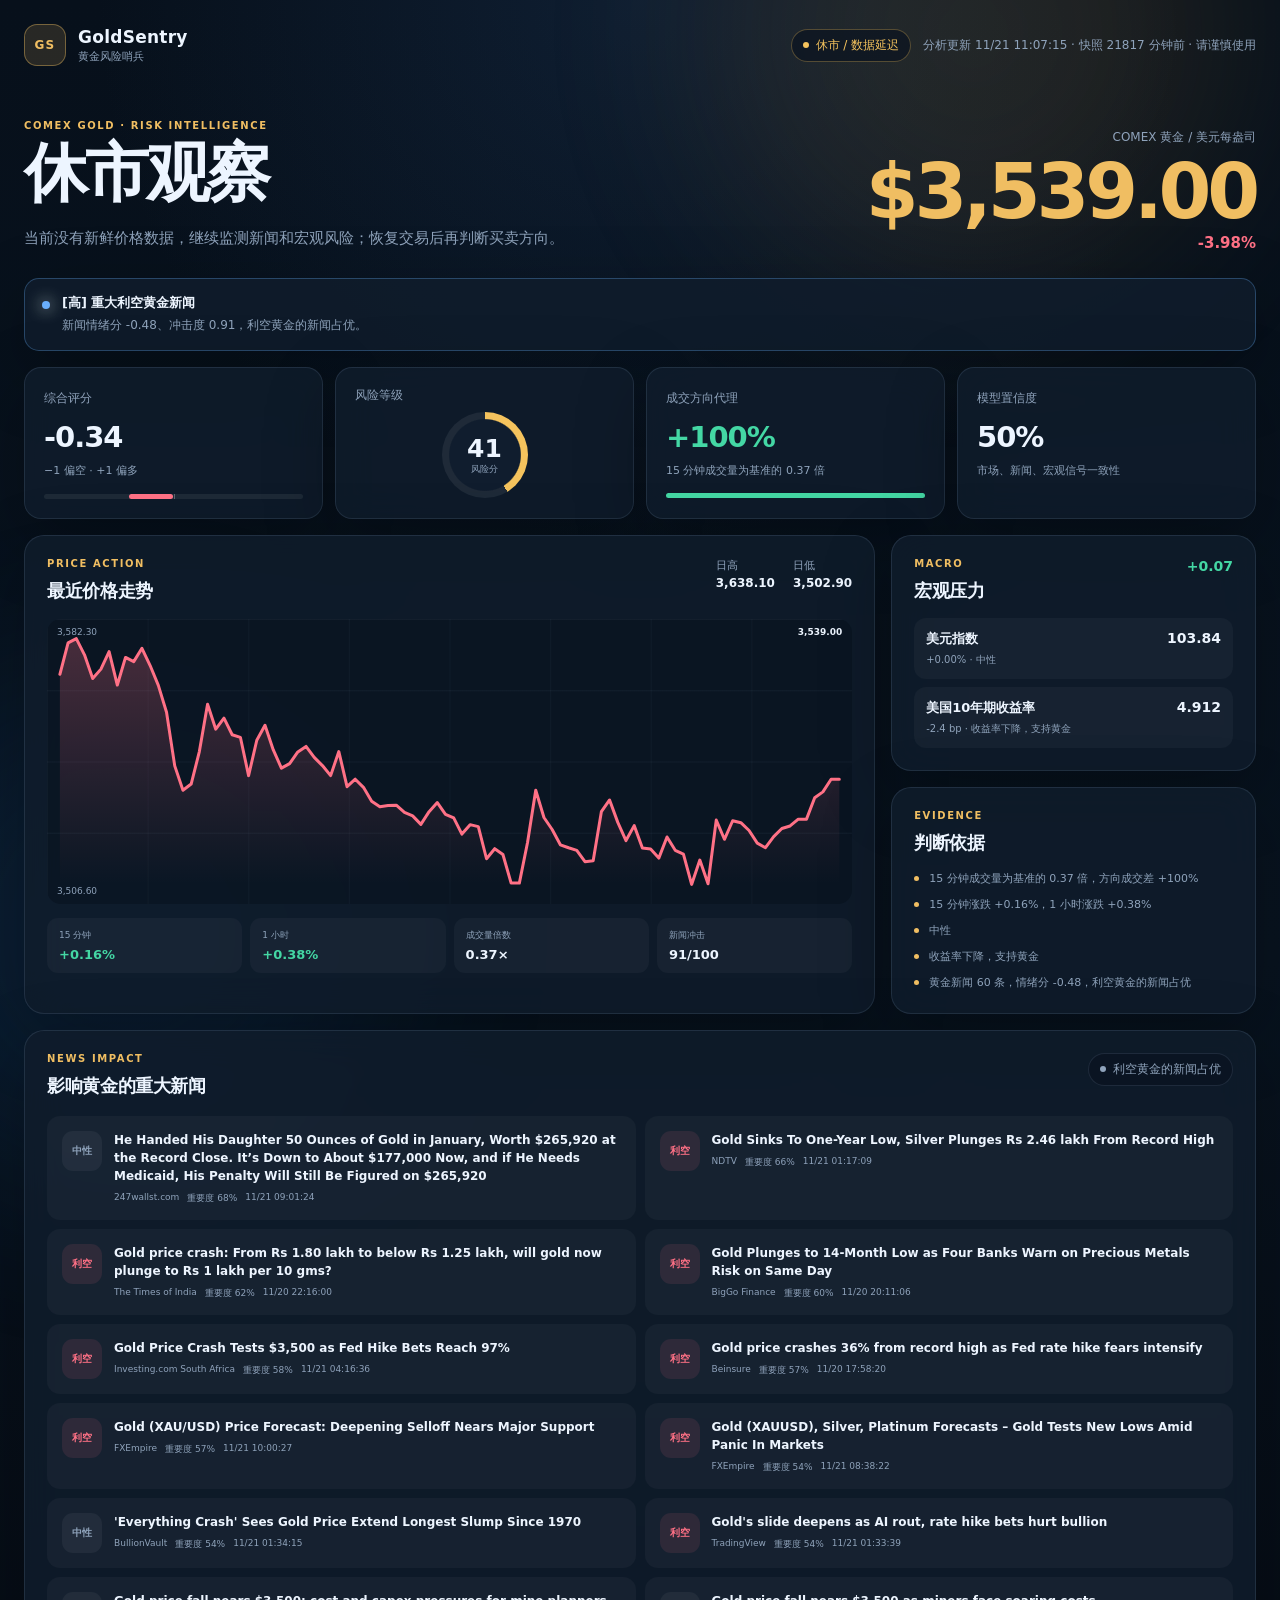
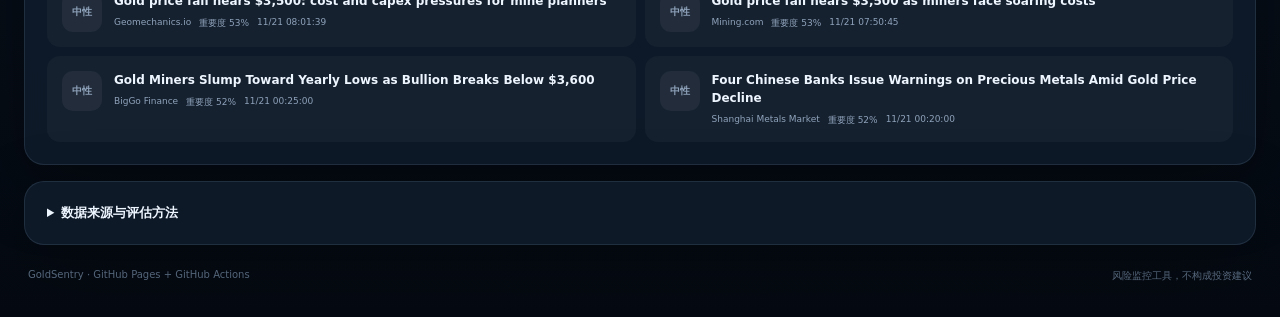
==== site/index.html @ 4db6aadb "Build gold risk monitoring dashboard" ====
<!doctype html>
<html lang="zh-CN">
<head>
  <meta charset="utf-8">
  <meta name="viewport" content="width=device-width, initial-scale=1">
  <meta name="theme-color" content="#09111d">
  <meta name="description" content="GoldSentry 黄金价格、成交压力、宏观因子和重大新闻风险提醒">
  <title>GoldSentry · 黄金风险哨兵</title>
  <link rel="icon" href="favicon.svg" type="image/svg+xml">
  <link rel="stylesheet" href="styles.css">
</head>
<body>
  <div class="aurora aurora-one"></div>
  <div class="aurora aurora-two"></div>
  <main class="shell">
    <header class="topbar">
      <a class="brand" href="./" aria-label="GoldSentry 首页">
        <span class="brand-mark">GS</span>
        <span>
          <strong>GoldSentry</strong>
          <small>黄金风险哨兵</small>
        </span>
      </a>
      <div class="top-status">
        <span id="market-status" class="pill">读取数据</span>
        <span id="last-updated" class="muted">正在连接最新快照</span>
      </div>
    </header>

    <section class="hero">
      <div>
        <p class="eyebrow">COMEX GOLD · RISK INTELLIGENCE</p>
        <h1 id="decision">正在分析黄金风险</h1>
        <p id="action-text" class="hero-copy">读取价格方向、成交压力、美元、美债收益率和重大新闻。</p>
      </div>
      <div class="price-block">
        <span class="muted">COMEX 黄金 / 美元每盎司</span>
        <strong id="price">--</strong>
        <span id="price-change" class="change neutral">--</span>
      </div>
    </section>

    <section id="alerts" class="alerts" aria-live="polite">
      <article class="alert skeleton">正在检查风险阈值…</article>
    </section>

    <section class="metrics" aria-label="关键指标">
      <article class="card">
        <span class="label">综合评分</span>
        <strong id="composite-score">--</strong>
        <small>−1 偏空 · +1 偏多</small>
        <div class="bar"><i id="score-bar"></i><b></b></div>
      </article>
      <article class="card risk-card">
        <span class="label">风险等级</span>
        <div class="ring" id="risk-ring">
          <strong id="risk-score">--</strong>
          <small>风险分</small>
        </div>
      </article>
      <article class="card">
        <span class="label">成交方向代理</span>
        <strong id="flow-ratio">--</strong>
        <small id="flow-caption">成交量异常程度 --</small>
        <div class="flow-bar">
          <i id="buy-flow"></i><i id="sell-flow"></i>
        </div>
      </article>
      <article class="card">
        <span class="label">模型置信度</span>
        <strong id="confidence">--</strong>
        <small>市场、新闻、宏观信号一致性</small>
      </article>
    </section>

    <section class="content-grid">
      <article class="panel chart-panel">
        <div class="panel-head">
          <div>
            <p class="eyebrow">PRICE ACTION</p>
            <h2>最近价格走势</h2>
          </div>
          <div class="range">
            <span>日高 <b id="day-high">--</b></span>
            <span>日低 <b id="day-low">--</b></span>
          </div>
        </div>
        <div id="chart" class="chart" role="img" aria-label="黄金最近价格曲线">
          <div class="empty-chart">等待价格数据</div>
        </div>
        <div class="return-grid">
          <div><span>15 分钟</span><strong id="return-15m">--</strong></div>
          <div><span>1 小时</span><strong id="return-1h">--</strong></div>
          <div><span>成交量倍数</span><strong id="volume-ratio">--</strong></div>
          <div><span>新闻冲击</span><strong id="news-impact">--</strong></div>
        </div>
      </article>

      <aside class="side-stack">
        <article class="panel">
          <div class="panel-head">
            <div>
              <p class="eyebrow">MACRO</p>
              <h2>宏观压力</h2>
            </div>
            <span id="macro-score" class="score-chip">--</span>
          </div>
          <div id="macro-list" class="macro-list">
            <div class="empty">等待美元和美债收益率数据</div>
          </div>
        </article>
        <article class="panel">
          <div class="panel-head">
            <div>
              <p class="eyebrow">EVIDENCE</p>
              <h2>判断依据</h2>
            </div>
          </div>
          <ul id="reasons" class="reasons">
            <li>正在计算价格与新闻信号。</li>
          </ul>
        </article>
      </aside>
    </section>

    <section class="panel news-panel">
      <div class="panel-head">
        <div>
          <p class="eyebrow">NEWS IMPACT</p>
          <h2>影响黄金的重大新闻</h2>
        </div>
        <span id="news-summary" class="pill">--</span>
      </div>
      <div id="news-list" class="news-list">
        <div class="empty">等待新闻数据</div>
      </div>
    </section>

    <details class="method panel">
      <summary>数据来源与评估方法</summary>
      <div class="method-grid">
        <p><strong>成交压力：</strong>使用 5 分钟 K 线方向、实体强度和成交量构建买盘/卖盘代理。普通行情源不提供逐笔主动成交，因此该值不是交易所认证的主动买/主动卖数据。</p>
        <p><strong>新闻评分：</strong>对最近 24 小时的黄金相关标题做多来源去重，结合时效、来源级别、冲击词和定向词计算。重大事件仍应核对新闻正文。</p>
        <p><strong>提醒原则：</strong>买卖提醒需要价格方向、成交量异常和综合评分同时达到阈值。新闻或休市数据可单独触发风险提示。</p>
        <p><strong>重要限制：</strong>本工具用于风险监控，不构成投资建议，也不执行自动交易。GitHub Actions 定时任务可能延迟数分钟。</p>
      </div>
      <div id="sources" class="sources"></div>
    </details>

    <footer>
      <span>GoldSentry · GitHub Pages + GitHub Actions</span>
      <span>风险监控工具，不构成投资建议</span>
    </footer>
  </main>
  <script src="app.js" defer></script>
</body>
</html>
---- site/styles.css ----
:root {
  color-scheme: dark;
  --bg: #07101b;
  --panel: rgba(16, 28, 44, 0.86);
  --panel-strong: #132238;
  --line: rgba(151, 177, 210, 0.14);
  --text: #edf5ff;
  --muted: #8fa3bb;
  --gold: #f0be62;
  --gold-soft: rgba(240, 190, 98, 0.14);
  --green: #44d7a4;
  --red: #ff7186;
  --blue: #69aefc;
  --amber: #f5c35d;
  --radius: 20px;
  --shadow: 0 22px 70px rgba(0, 0, 0, 0.26);
}

* { box-sizing: border-box; }

body {
  margin: 0;
  min-height: 100vh;
  overflow-x: hidden;
  background:
    radial-gradient(circle at top, rgba(37, 72, 117, 0.25), transparent 34rem),
    linear-gradient(180deg, #07101b 0%, #08131f 50%, #050a12 100%);
  color: var(--text);
  font-family: Inter, "Microsoft YaHei UI", "PingFang SC", system-ui, sans-serif;
}

a { color: inherit; }

.aurora {
  position: fixed;
  width: 32rem;
  height: 32rem;
  border-radius: 50%;
  filter: blur(100px);
  opacity: 0.12;
  pointer-events: none;
}

.aurora-one { top: -14rem; right: 4%; background: #d6a34a; }
.aurora-two { bottom: -18rem; left: -8rem; background: #1d73c8; }

.shell {
  position: relative;
  width: min(1420px, calc(100% - 48px));
  margin: 0 auto;
  padding: 24px 0 34px;
}

.topbar {
  display: flex;
  align-items: center;
  justify-content: space-between;
  gap: 24px;
  margin-bottom: 54px;
}

.brand {
  display: inline-flex;
  align-items: center;
  gap: 12px;
  text-decoration: none;
}

.brand-mark {
  display: grid;
  width: 42px;
  height: 42px;
  place-items: center;
  border: 1px solid rgba(240, 190, 98, 0.4);
  border-radius: 13px;
  background: var(--gold-soft);
  color: var(--gold);
  font-size: 12px;
  font-weight: 900;
  letter-spacing: 0.1em;
}

.brand strong { display: block; font-size: 17px; letter-spacing: 0.015em; }
.brand small { display: block; margin-top: 2px; color: var(--muted); font-size: 11px; }

.top-status {
  display: flex;
  align-items: center;
  justify-content: flex-end;
  gap: 12px;
  flex-wrap: wrap;
}

.pill {
  display: inline-flex;
  align-items: center;
  gap: 7px;
  width: fit-content;
  padding: 7px 11px;
  border: 1px solid var(--line);
  border-radius: 999px;
  background: rgba(10, 19, 32, 0.7);
  color: var(--muted);
  font-size: 12px;
}

.pill::before {
  width: 6px;
  height: 6px;
  border-radius: 50%;
  background: currentColor;
  content: "";
}

.pill.live { color: var(--green); border-color: rgba(68, 215, 164, 0.28); }
.pill.stale { color: var(--amber); border-color: rgba(245, 195, 93, 0.3); }
.pill.error { color: var(--red); border-color: rgba(255, 113, 134, 0.3); }
.muted { color: var(--muted); font-size: 12px; }

.hero {
  display: grid;
  grid-template-columns: minmax(0, 1.2fr) minmax(270px, 0.8fr);
  align-items: end;
  gap: 40px;
  margin-bottom: 26px;
}

.eyebrow {
  margin: 0 0 10px;
  color: var(--gold);
  font-size: 10px;
  font-weight: 800;
  letter-spacing: 0.16em;
}

h1 {
  max-width: 760px;
  margin: 0;
  font-size: clamp(34px, 5vw, 66px);
  line-height: 1.03;
  letter-spacing: -0.045em;
}

.hero-copy {
  max-width: 740px;
  margin: 18px 0 0;
  color: var(--muted);
  font-size: 15px;
  line-height: 1.8;
}

.price-block {
  justify-self: end;
  text-align: right;
}

.price-block > span { display: block; }
.price-block strong {
  display: block;
  margin: 8px 0 4px;
  color: var(--gold);
  font-size: clamp(42px, 6vw, 76px);
  line-height: 1;
  letter-spacing: -0.055em;
}

.change { font-size: 15px; font-weight: 750; }
.positive { color: var(--green) !important; }
.negative { color: var(--red) !important; }
.neutral { color: var(--muted) !important; }

.alerts {
  display: grid;
  grid-template-columns: repeat(auto-fit, minmax(280px, 1fr));
  gap: 10px;
  margin: 24px 0 16px;
}

.alert {
  display: flex;
  align-items: flex-start;
  gap: 12px;
  padding: 15px 17px;
  border: 1px solid var(--line);
  border-radius: 15px;
  background: var(--panel);
  box-shadow: var(--shadow);
}

.alert::before {
  flex: 0 0 auto;
  width: 8px;
  height: 8px;
  margin-top: 7px;
  border-radius: 50%;
  background: var(--blue);
  box-shadow: 0 0 16px currentColor;
  content: "";
}

.alert.buy { border-color: rgba(68, 215, 164, 0.28); }
.alert.buy::before { background: var(--green); }
.alert.sell { border-color: rgba(255, 113, 134, 0.3); }
.alert.sell::before { background: var(--red); }
.alert.news { border-color: rgba(105, 174, 252, 0.3); }
.alert.risk { border-color: rgba(245, 195, 93, 0.3); }
.alert.risk::before { background: var(--amber); }
.alert strong { display: block; margin-bottom: 4px; font-size: 13px; }
.alert p { margin: 0; color: var(--muted); font-size: 12px; line-height: 1.55; }
.alert.skeleton { color: var(--muted); font-size: 12px; }

.metrics {
  display: grid;
  grid-template-columns: repeat(4, minmax(0, 1fr));
  gap: 12px;
  margin-bottom: 16px;
}

.card,
.panel {
  border: 1px solid var(--line);
  background: var(--panel);
  box-shadow: var(--shadow);
  backdrop-filter: blur(18px);
}

.card {
  min-height: 150px;
  padding: 19px;
  border-radius: 17px;
}

.card > strong {
  display: block;
  margin: 13px 0 5px;
  font-size: 29px;
  letter-spacing: -0.035em;
}

.card .label { color: var(--muted); font-size: 12px; }
.card small { color: var(--muted); font-size: 11px; }

.bar {
  position: relative;
  height: 5px;
  margin-top: 16px;
  overflow: hidden;
  border-radius: 10px;
  background: rgba(255, 255, 255, 0.07);
}

.bar b {
  position: absolute;
  inset: -2px 50%;
  width: 1px;
  background: rgba(255, 255, 255, 0.28);
}

.bar i {
  position: absolute;
  top: 0;
  bottom: 0;
  left: 50%;
  width: 0;
  border-radius: inherit;
  background: var(--gold);
  transition: 0.45s ease;
}

.risk-card { display: grid; align-content: center; }

.ring {
  --risk: 0%;
  display: grid;
  width: 86px;
  height: 86px;
  margin: 8px auto 0;
  place-content: center;
  border-radius: 50%;
  background:
    radial-gradient(circle at center, #101d2e 58%, transparent 60%),
    conic-gradient(var(--amber) var(--risk), rgba(255, 255, 255, 0.07) 0);
  text-align: center;
}

.ring strong { font-size: 25px; }
.ring small { color: var(--muted); font-size: 9px; }

.flow-bar {
  display: flex;
  height: 5px;
  margin-top: 15px;
  overflow: hidden;
  border-radius: 8px;
  background: rgba(255, 255, 255, 0.06);
}

.flow-bar i { display: block; width: 50%; transition: 0.45s ease; }
#buy-flow { background: var(--green); }
#sell-flow { background: var(--red); }

.content-grid {
  display: grid;
  grid-template-columns: minmax(0, 1.75fr) minmax(320px, 0.75fr);
  gap: 16px;
}

.panel { border-radius: var(--radius); padding: 22px; }

.panel-head {
  display: flex;
  align-items: flex-start;
  justify-content: space-between;
  gap: 16px;
}

.panel h2 { margin: 0; font-size: 18px; letter-spacing: -0.02em; }

.range {
  display: flex;
  gap: 18px;
  color: var(--muted);
  font-size: 11px;
}

.range b { display: block; margin-top: 3px; color: var(--text); font-size: 12px; text-align: right; }

.chart {
  position: relative;
  min-height: 285px;
  margin: 16px 0 14px;
  overflow: hidden;
  border-radius: 14px;
  background:
    linear-gradient(rgba(143, 163, 187, 0.07) 1px, transparent 1px) 0 0 / 100% 25%,
    linear-gradient(90deg, rgba(143, 163, 187, 0.05) 1px, transparent 1px) 0 0 / 12.5% 100%,
    rgba(7, 16, 27, 0.45);
}

.chart svg { position: absolute; inset: 0; width: 100%; height: 100%; }
.empty-chart, .empty { display: grid; min-height: 110px; place-items: center; color: var(--muted); font-size: 12px; }

.chart-max, .chart-min, .chart-last {
  position: absolute;
  color: var(--muted);
  font-size: 9px;
  pointer-events: none;
}

.chart-max { top: 8px; left: 10px; }
.chart-min { bottom: 8px; left: 10px; }
.chart-last { top: 8px; right: 10px; color: var(--text); font-weight: 700; }

.return-grid {
  display: grid;
  grid-template-columns: repeat(4, 1fr);
  gap: 8px;
}

.return-grid div {
  padding: 11px 12px;
  border-radius: 11px;
  background: rgba(255, 255, 255, 0.035);
}

.return-grid span { display: block; color: var(--muted); font-size: 9px; }
.return-grid strong { display: block; margin-top: 5px; font-size: 13px; }

.side-stack { display: grid; gap: 16px; }
.score-chip { color: var(--gold); font-size: 14px; font-weight: 800; }

.macro-list {
  display: grid;
  gap: 8px;
  margin-top: 15px;
}

.macro-item {
  display: grid;
  grid-template-columns: 1fr auto;
  gap: 5px 12px;
  padding: 12px;
  border-radius: 12px;
  background: rgba(255, 255, 255, 0.035);
}

.macro-item strong { font-size: 13px; }
.macro-item b { font-size: 14px; }
.macro-item small { grid-column: 1 / -1; color: var(--muted); font-size: 10px; }

.reasons {
  display: grid;
  gap: 9px;
  margin: 15px 0 0;
  padding: 0;
  list-style: none;
}

.reasons li {
  position: relative;
  padding-left: 15px;
  color: var(--muted);
  font-size: 11px;
  line-height: 1.55;
}

.reasons li::before {
  position: absolute;
  left: 0;
  top: 0.55em;
  width: 5px;
  height: 5px;
  border-radius: 50%;
  background: var(--gold);
  content: "";
}

.news-panel { margin-top: 16px; }

.news-list {
  display: grid;
  grid-template-columns: repeat(2, minmax(0, 1fr));
  gap: 9px;
  margin-top: 18px;
}

.news-item {
  display: grid;
  grid-template-columns: auto minmax(0, 1fr);
  gap: 12px;
  padding: 14px;
  border: 1px solid transparent;
  border-radius: 13px;
  background: rgba(255, 255, 255, 0.035);
  text-decoration: none;
  transition: 0.18s ease;
}

.news-item:hover {
  border-color: rgba(240, 190, 98, 0.25);
  background: rgba(255, 255, 255, 0.055);
  transform: translateY(-1px);
}

.sentiment-mark {
  display: grid;
  width: 40px;
  height: 40px;
  place-items: center;
  border-radius: 11px;
  background: rgba(255, 255, 255, 0.05);
  color: var(--muted);
  font-size: 10px;
  font-weight: 800;
}

.sentiment-mark.up { color: var(--green); background: rgba(68, 215, 164, 0.1); }
.sentiment-mark.down { color: var(--red); background: rgba(255, 113, 134, 0.1); }
.news-item h3 { margin: 0; font-size: 12px; line-height: 1.5; }
.news-meta { display: flex; gap: 8px; margin-top: 7px; color: var(--muted); font-size: 9px; flex-wrap: wrap; }

.method { margin-top: 16px; }
.method summary { cursor: pointer; color: var(--text); font-size: 13px; font-weight: 700; }
.method-grid { display: grid; grid-template-columns: 1fr 1fr; gap: 16px; margin-top: 18px; }
.method p { margin: 0; color: var(--muted); font-size: 11px; line-height: 1.7; }
.sources { margin-top: 14px; color: #65788f; font-size: 9px; line-height: 1.7; }

footer {
  display: flex;
  justify-content: space-between;
  gap: 20px;
  padding: 24px 4px 0;
  color: #5e7188;
  font-size: 10px;
}

@media (max-width: 980px) {
  .metrics { grid-template-columns: 1fr 1fr; }
  .content-grid { grid-template-columns: 1fr; }
  .hero { grid-template-columns: 1fr; }
  .price-block { justify-self: start; text-align: left; }
  .news-list { grid-template-columns: 1fr; }
}

@media (max-width: 640px) {
  .shell { width: min(100% - 24px, 1420px); padding-top: 14px; }
  .topbar { align-items: flex-start; margin-bottom: 36px; }
  .top-status { align-items: flex-end; flex-direction: column; }
  .metrics, .method-grid { grid-template-columns: 1fr; }
  .return-grid { grid-template-columns: 1fr 1fr; }
  .panel { padding: 17px; }
  .range { display: none; }
  footer { flex-direction: column; }
}
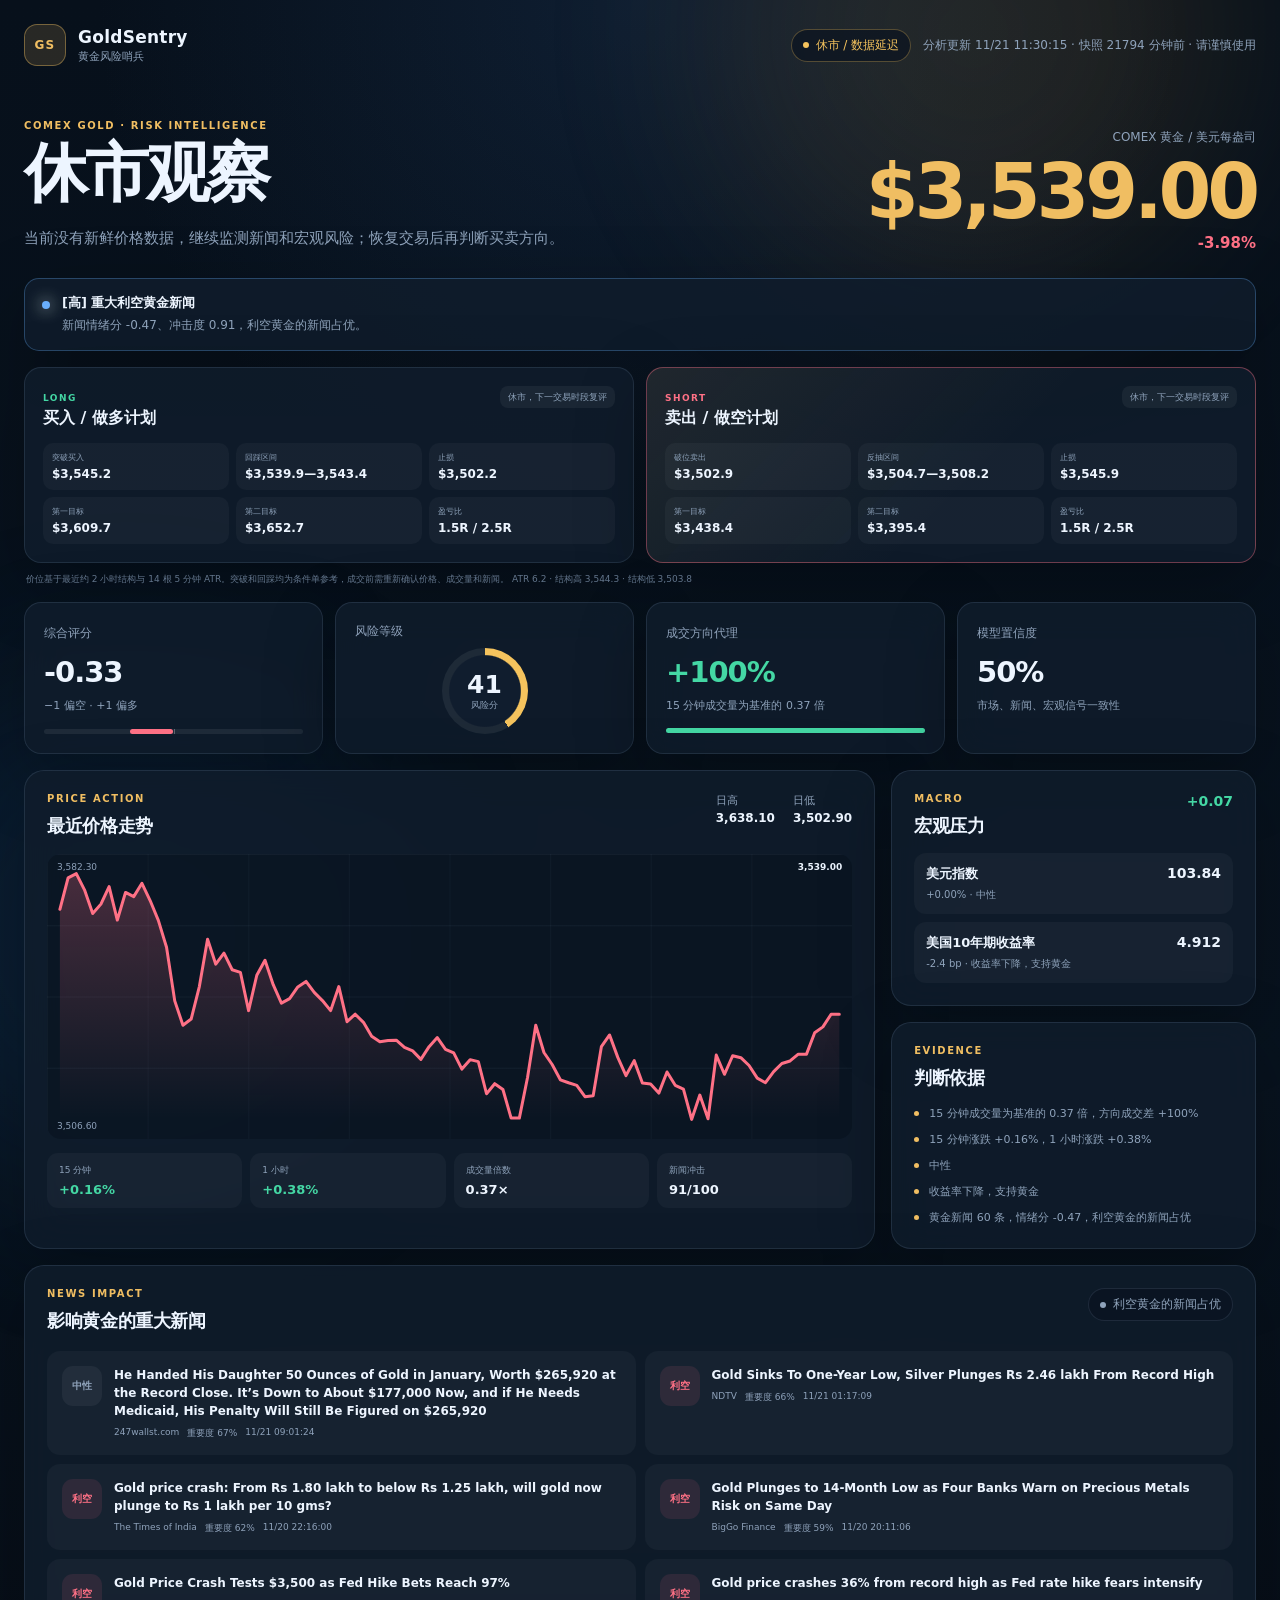
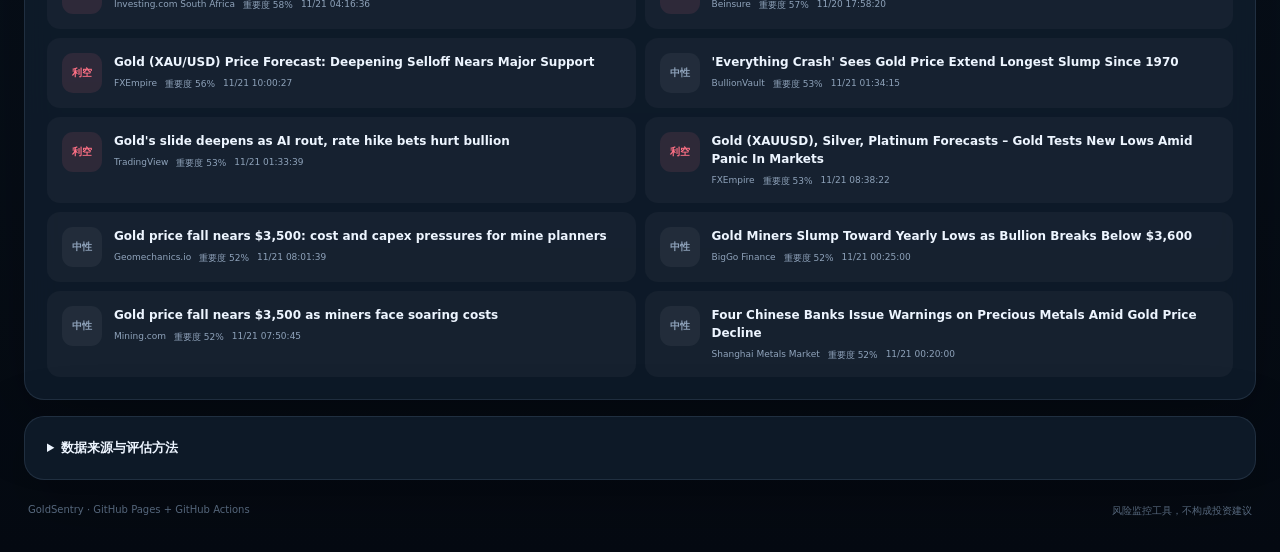
==== commit c2ea7c79: "Add actionable gold entry and exit levels" ====
--- a/site/index.html
+++ b/site/index.html
@@ -43,6 +43,44 @@
     <section id="alerts" class="alerts" aria-live="polite">
       <article class="alert skeleton">正在检查风险阈值…</article>
     </section>
+
+    <section class="plans" aria-label="买卖价位计划">
+      <article id="buy-plan" class="plan buy-plan">
+        <div class="plan-head">
+          <div>
+            <span class="plan-side">LONG</span>
+            <h2>买入 / 做多计划</h2>
+          </div>
+          <span id="buy-plan-status" class="plan-status">等待价位</span>
+        </div>
+        <div class="plan-levels">
+          <div><span>突破买入</span><strong id="buy-breakout">--</strong></div>
+          <div><span>回踩区间</span><strong id="buy-pullback">--</strong></div>
+          <div><span>止损</span><strong id="buy-stop">--</strong></div>
+          <div><span>第一目标</span><strong id="buy-target1">--</strong></div>
+          <div><span>第二目标</span><strong id="buy-target2">--</strong></div>
+          <div><span>盈亏比</span><strong id="buy-rr">--</strong></div>
+        </div>
+      </article>
+      <article id="sell-plan" class="plan sell-plan">
+        <div class="plan-head">
+          <div>
+            <span class="plan-side">SHORT</span>
+            <h2>卖出 / 做空计划</h2>
+          </div>
+          <span id="sell-plan-status" class="plan-status">等待价位</span>
+        </div>
+        <div class="plan-levels">
+          <div><span>破位卖出</span><strong id="sell-breakdown">--</strong></div>
+          <div><span>反抽区间</span><strong id="sell-rebound">--</strong></div>
+          <div><span>止损</span><strong id="sell-stop">--</strong></div>
+          <div><span>第一目标</span><strong id="sell-target1">--</strong></div>
+          <div><span>第二目标</span><strong id="sell-target2">--</strong></div>
+          <div><span>盈亏比</span><strong id="sell-rr">--</strong></div>
+        </div>
+      </article>
+    </section>
+    <p id="level-note" class="level-note">价位按最近约 2 小时结构和 5 分钟 ATR 计算。</p>
 
     <section class="metrics" aria-label="关键指标">
       <article class="card">
--- a/site/styles.css
+++ b/site/styles.css
@@ -209,6 +209,84 @@
 .alert p { margin: 0; color: var(--muted); font-size: 12px; line-height: 1.55; }
 .alert.skeleton { color: var(--muted); font-size: 12px; }
 
+.plans {
+  display: grid;
+  grid-template-columns: 1fr 1fr;
+  gap: 12px;
+  margin-bottom: 10px;
+}
+
+.plan {
+  padding: 18px;
+  border: 1px solid var(--line);
+  border-radius: 17px;
+  background: var(--panel);
+  box-shadow: var(--shadow);
+  transition: 0.2s ease;
+}
+
+.plan.active {
+  border-color: rgba(240, 190, 98, 0.45);
+  background:
+    linear-gradient(135deg, rgba(240, 190, 98, 0.08), transparent 55%),
+    var(--panel);
+}
+
+.buy-plan.active { border-color: rgba(68, 215, 164, 0.4); }
+.sell-plan.active { border-color: rgba(255, 113, 134, 0.4); }
+
+.plan-head {
+  display: flex;
+  align-items: flex-start;
+  justify-content: space-between;
+  gap: 12px;
+}
+
+.plan-head h2 { margin: 3px 0 0; font-size: 16px; }
+.plan-side {
+  color: var(--gold);
+  font-size: 9px;
+  font-weight: 900;
+  letter-spacing: 0.16em;
+}
+
+.buy-plan .plan-side { color: var(--green); }
+.sell-plan .plan-side { color: var(--red); }
+
+.plan-status {
+  max-width: 58%;
+  padding: 5px 8px;
+  border-radius: 8px;
+  background: rgba(255, 255, 255, 0.05);
+  color: var(--muted);
+  font-size: 9px;
+  line-height: 1.4;
+  text-align: right;
+}
+
+.plan-levels {
+  display: grid;
+  grid-template-columns: repeat(3, 1fr);
+  gap: 7px;
+  margin-top: 14px;
+}
+
+.plan-levels div {
+  padding: 9px;
+  border-radius: 10px;
+  background: rgba(255, 255, 255, 0.035);
+}
+
+.plan-levels span { display: block; color: var(--muted); font-size: 8px; }
+.plan-levels strong { display: block; margin-top: 4px; font-size: 12px; }
+
+.level-note {
+  margin: 0 2px 16px;
+  color: #65788f;
+  font-size: 9px;
+  line-height: 1.5;
+}
+
 .metrics {
   display: grid;
   grid-template-columns: repeat(4, minmax(0, 1fr));
@@ -486,7 +564,7 @@
   .shell { width: min(100% - 24px, 1420px); padding-top: 14px; }
   .topbar { align-items: flex-start; margin-bottom: 36px; }
   .top-status { align-items: flex-end; flex-direction: column; }
-  .metrics, .method-grid { grid-template-columns: 1fr; }
+  .metrics, .method-grid, .plans { grid-template-columns: 1fr; }
   .return-grid { grid-template-columns: 1fr 1fr; }
   .panel { padding: 17px; }
   .range { display: none; }
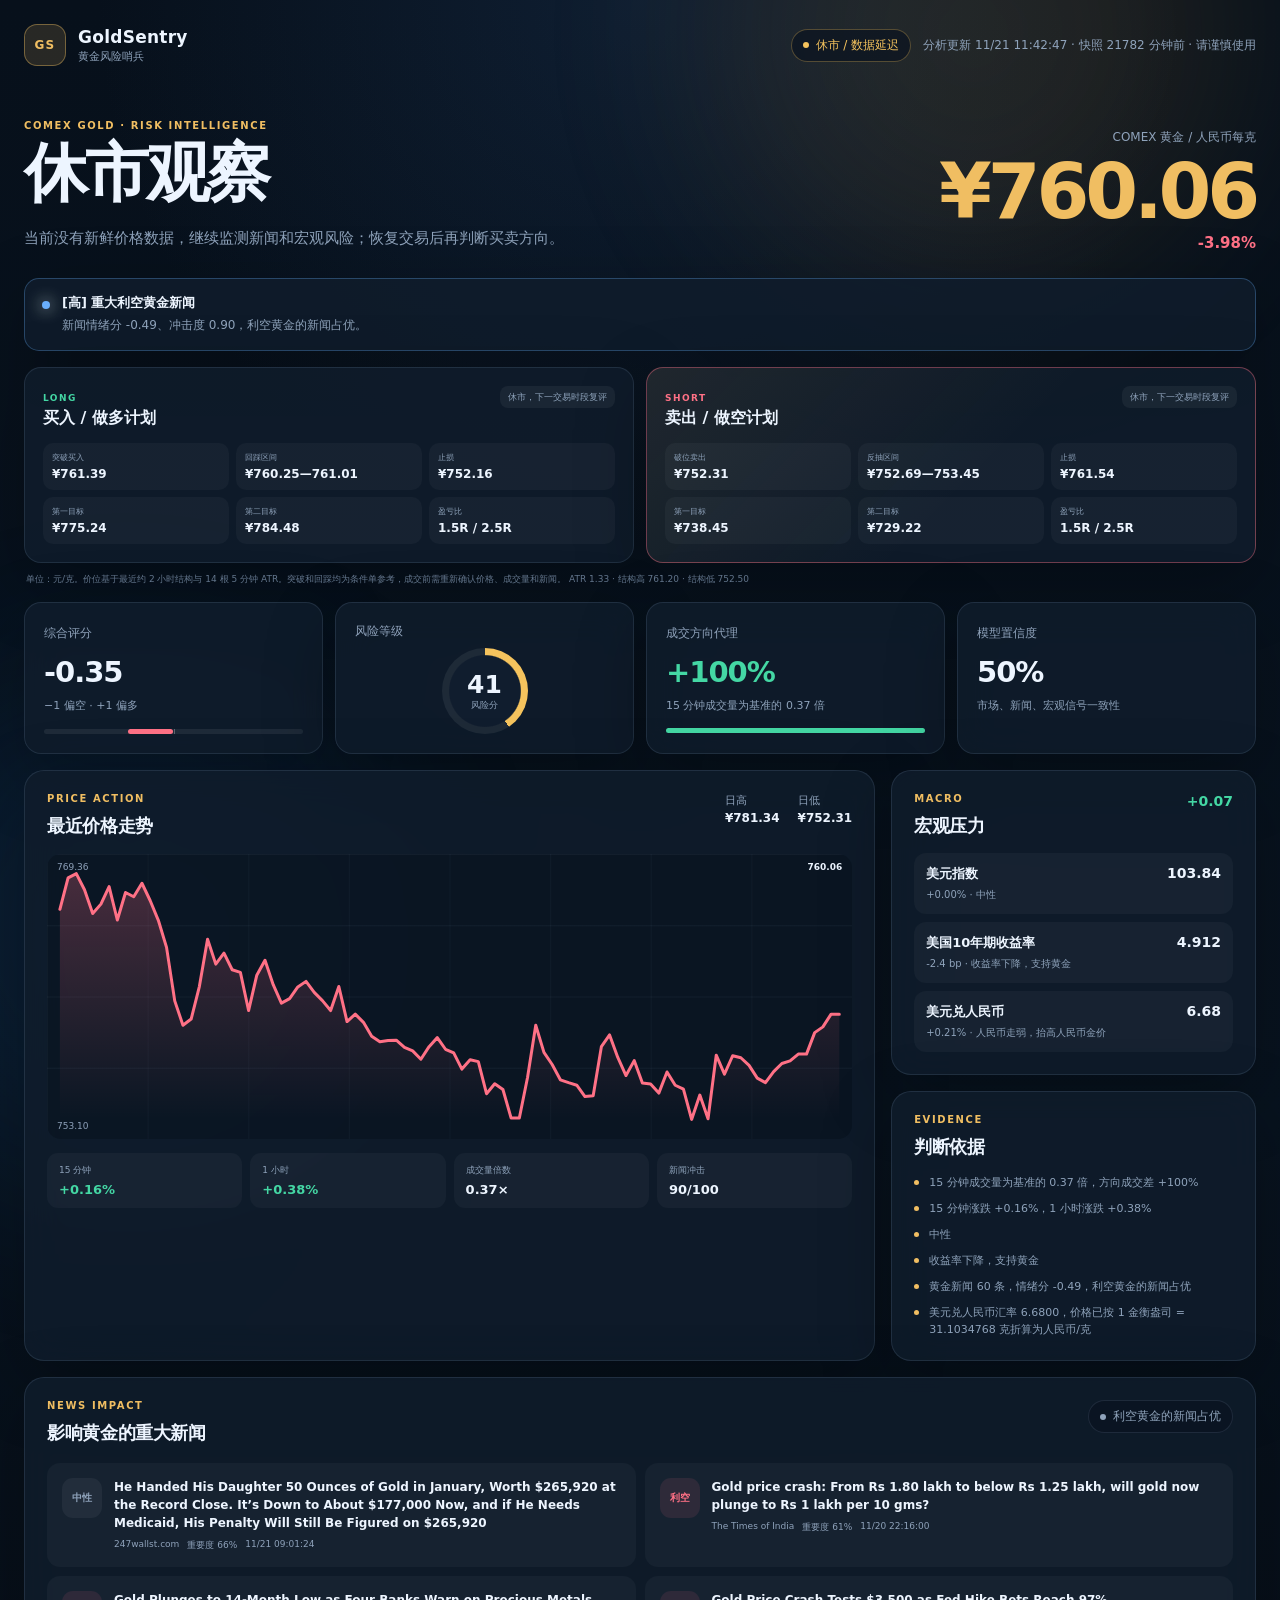
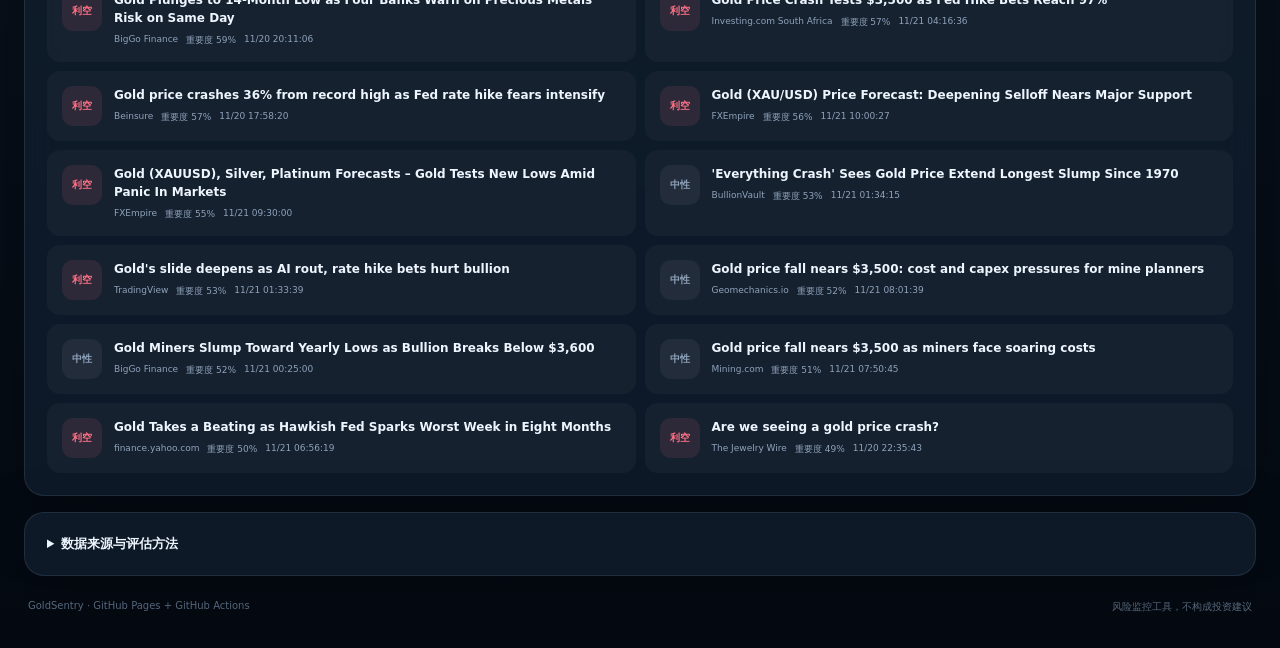
==== commit b4485b41: "Display gold prices in CNY per gram" ====
--- a/site/index.html
+++ b/site/index.html
@@ -34,7 +34,7 @@
         <p id="action-text" class="hero-copy">读取价格方向、成交压力、美元、美债收益率和重大新闻。</p>
       </div>
       <div class="price-block">
-        <span class="muted">COMEX 黄金 / 美元每盎司</span>
+        <span class="muted">COMEX 黄金 / 人民币每克</span>
         <strong id="price">--</strong>
         <span id="price-change" class="change neutral">--</span>
       </div>
@@ -80,7 +80,7 @@
         </div>
       </article>
     </section>
-    <p id="level-note" class="level-note">价位按最近约 2 小时结构和 5 分钟 ATR 计算。</p>
+    <p id="level-note" class="level-note">单位：元/克。价位按最近约 2 小时结构和 5 分钟 ATR 计算。</p>
 
     <section class="metrics" aria-label="关键指标">
       <article class="card">
@@ -178,6 +178,7 @@
       <summary>数据来源与评估方法</summary>
       <div class="method-grid">
         <p><strong>成交压力：</strong>使用 5 分钟 K 线方向、实体强度和成交量构建买盘/卖盘代理。普通行情源不提供逐笔主动成交，因此该值不是交易所认证的主动买/主动卖数据。</p>
+        <p><strong>中国单位：</strong>原始 COMEX 美元/盎司行情按实时 USD/CNY 和 1 金衡盎司 = 31.1034768 克折算为人民币/克；汇率变化也会影响人民币金价。</p>
         <p><strong>新闻评分：</strong>对最近 24 小时的黄金相关标题做多来源去重，结合时效、来源级别、冲击词和定向词计算。重大事件仍应核对新闻正文。</p>
         <p><strong>提醒原则：</strong>买卖提醒需要价格方向、成交量异常和综合评分同时达到阈值。新闻或休市数据可单独触发风险提示。</p>
         <p><strong>重要限制：</strong>本工具用于风险监控，不构成投资建议，也不执行自动交易。GitHub Actions 定时任务可能延迟数分钟。</p>
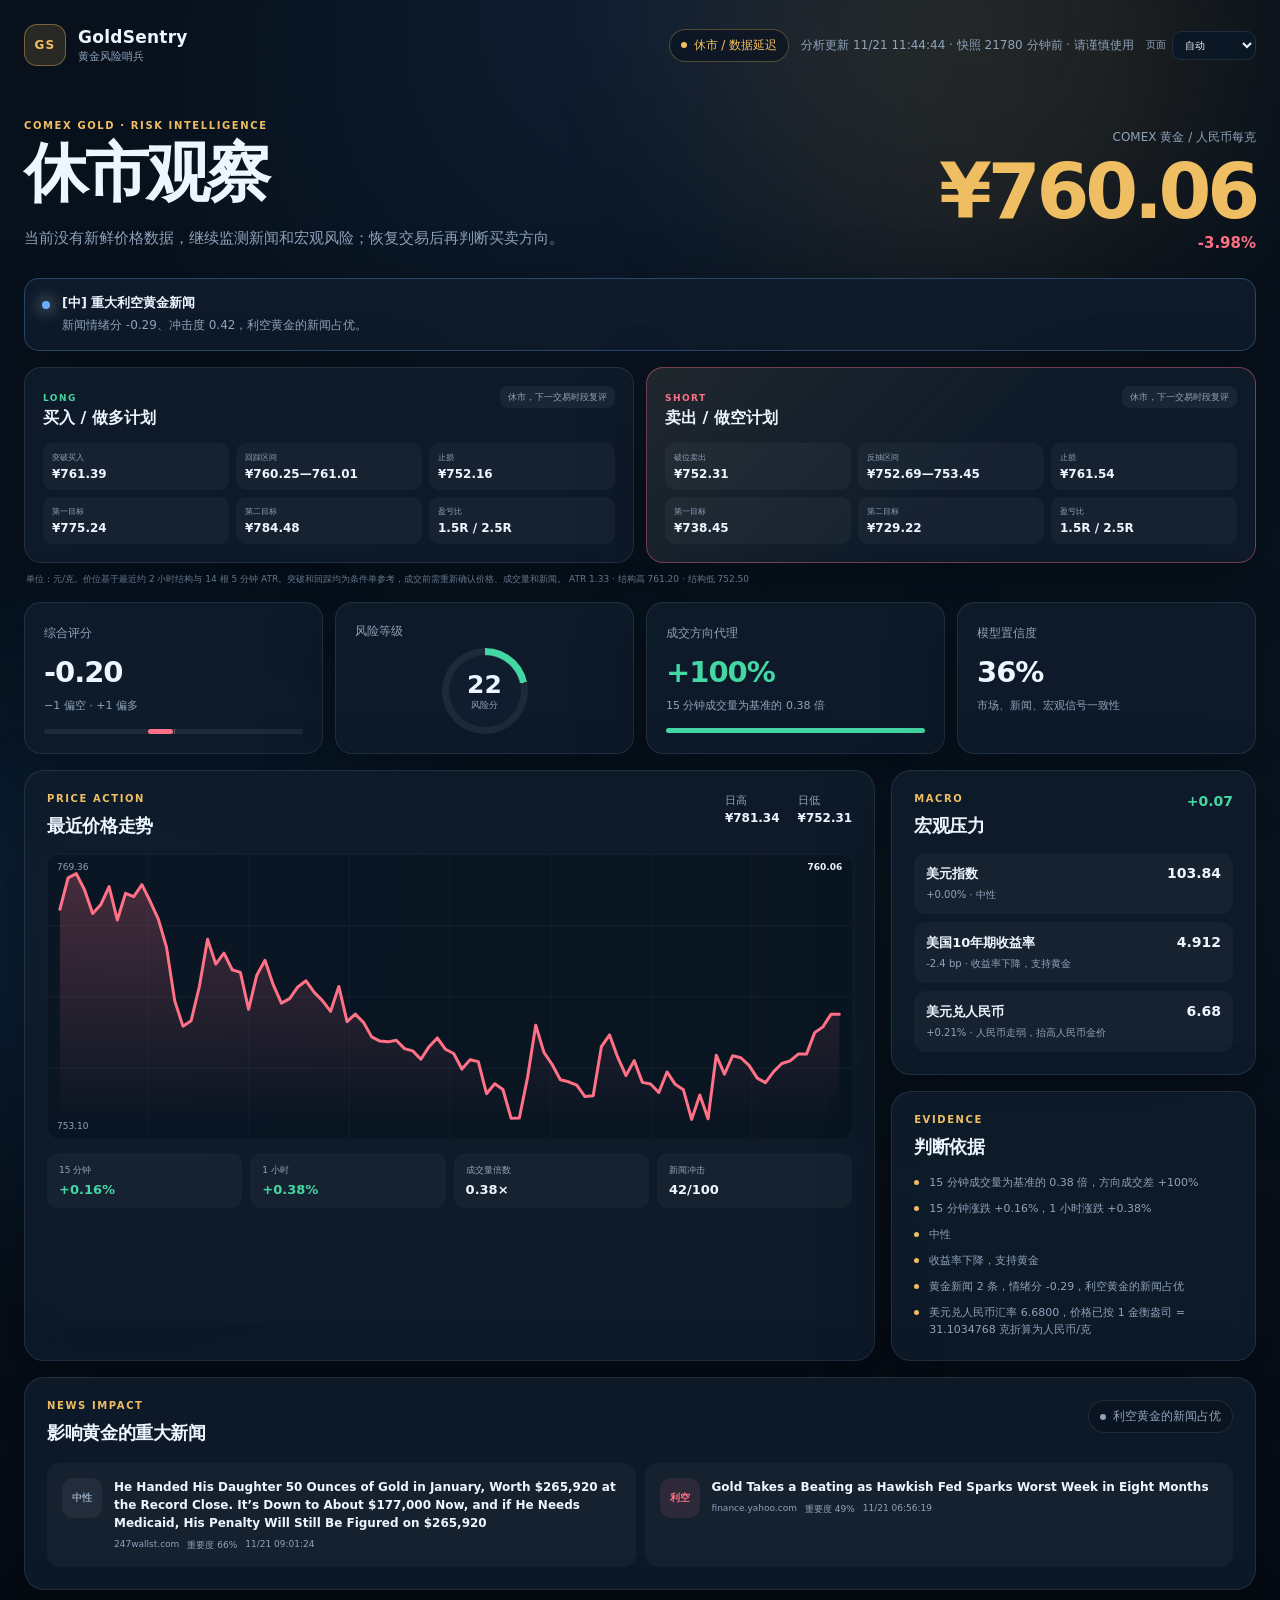
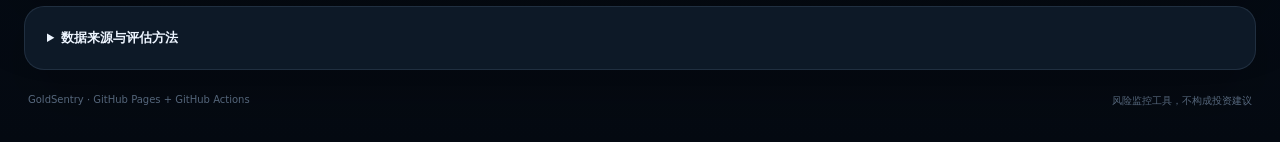
==== commit 01dc4559: "Add dedicated mobile and desktop layouts" ====
--- a/site/index.html
+++ b/site/index.html
@@ -24,10 +24,18 @@
       <div class="top-status">
         <span id="market-status" class="pill">读取数据</span>
         <span id="last-updated" class="muted">正在连接最新快照</span>
+        <label class="view-switch">
+          <span>页面</span>
+          <select id="view-mode" aria-label="选择手机或电脑页面版本">
+            <option value="auto">自动</option>
+            <option value="mobile">手机版</option>
+            <option value="desktop">电脑版</option>
+          </select>
+        </label>
       </div>
     </header>
 
-    <section class="hero">
+    <section id="overview" class="hero">
       <div>
         <p class="eyebrow">COMEX GOLD · RISK INTELLIGENCE</p>
         <h1 id="decision">正在分析黄金风险</h1>
@@ -44,7 +52,7 @@
       <article class="alert skeleton">正在检查风险阈值…</article>
     </section>
 
-    <section class="plans" aria-label="买卖价位计划">
+    <section id="plans" class="plans" aria-label="买卖价位计划">
       <article id="buy-plan" class="plan buy-plan">
         <div class="plan-head">
           <div>
@@ -111,7 +119,7 @@
       </article>
     </section>
 
-    <section class="content-grid">
+    <section id="market" class="content-grid">
       <article class="panel chart-panel">
         <div class="panel-head">
           <div>
@@ -161,7 +169,7 @@
       </aside>
     </section>
 
-    <section class="panel news-panel">
+    <section id="news" class="panel news-panel">
       <div class="panel-head">
         <div>
           <p class="eyebrow">NEWS IMPACT</p>
@@ -191,6 +199,12 @@
       <span>风险监控工具，不构成投资建议</span>
     </footer>
   </main>
+  <nav class="mobile-nav" aria-label="手机页面导航">
+    <a class="active" href="#overview">总览</a>
+    <a href="#plans">买卖点</a>
+    <a href="#market">行情</a>
+    <a href="#news">新闻</a>
+  </nav>
   <script src="app.js" defer></script>
 </body>
 </html>
--- a/site/styles.css
+++ b/site/styles.css
@@ -18,6 +18,8 @@
 
 * { box-sizing: border-box; }
 
+html { scroll-behavior: smooth; }
+
 body {
   margin: 0;
   min-height: 100vh;
@@ -117,6 +119,46 @@
 .pill.error { color: var(--red); border-color: rgba(255, 113, 134, 0.3); }
 .muted { color: var(--muted); font-size: 12px; }
 
+.view-switch {
+  display: inline-flex;
+  align-items: center;
+  gap: 6px;
+  color: var(--muted);
+  font-size: 10px;
+}
+
+.view-switch select {
+  height: 29px;
+  padding: 0 24px 0 8px;
+  border: 1px solid var(--line);
+  border-radius: 9px;
+  outline: 0;
+  background: #0c1725;
+  color: var(--text);
+  font: inherit;
+  cursor: pointer;
+}
+
+.view-switch select:focus {
+  border-color: rgba(240, 190, 98, 0.5);
+  box-shadow: 0 0 0 2px rgba(240, 190, 98, 0.12);
+}
+
+#overview,
+#plans,
+#market,
+#news { scroll-margin-top: 24px; }
+
+.mobile-nav { display: none; }
+
+html.layout-transition .shell,
+html.layout-transition .hero,
+html.layout-transition .plans,
+html.layout-transition .metrics,
+html.layout-transition .content-grid {
+  transition: grid-template-columns 0.22s ease, max-width 0.22s ease;
+}
+
 .hero {
   display: grid;
   grid-template-columns: minmax(0, 1.2fr) minmax(270px, 0.8fr);
@@ -552,6 +594,183 @@
   font-size: 10px;
 }
 
+html[data-layout="mobile"] body {
+  background:
+    radial-gradient(circle at top, rgba(37, 72, 117, 0.2), transparent 22rem),
+    linear-gradient(180deg, #07101b 0%, #08131f 60%, #050a12 100%);
+}
+
+html[data-layout="mobile"] .shell {
+  width: min(100% - 22px, 620px);
+  padding-top: 10px;
+  padding-bottom: 96px;
+}
+
+html[data-layout="mobile"] .topbar {
+  position: sticky;
+  top: 0;
+  z-index: 20;
+  margin: 0 -2px 28px;
+  padding: 10px 2px 12px;
+  background: linear-gradient(180deg, rgba(7, 16, 27, 0.97), rgba(7, 16, 27, 0.86));
+  backdrop-filter: blur(18px);
+}
+
+html[data-layout="mobile"] .brand-mark {
+  width: 36px;
+  height: 36px;
+  border-radius: 11px;
+}
+
+html[data-layout="mobile"] .brand strong { font-size: 14px; }
+html[data-layout="mobile"] .brand small { font-size: 9px; }
+
+html[data-layout="mobile"] .top-status {
+  align-items: flex-end;
+  flex-direction: column;
+  gap: 5px;
+}
+
+html[data-layout="mobile"] .top-status .pill {
+  padding: 5px 8px;
+  font-size: 9px;
+}
+
+html[data-layout="mobile"] #last-updated {
+  max-width: 130px;
+  font-size: 8px;
+  line-height: 1.4;
+  text-align: right;
+}
+
+html[data-layout="mobile"] .view-switch > span { display: none; }
+html[data-layout="mobile"] .view-switch select { height: 25px; font-size: 9px; }
+
+html[data-layout="mobile"] .hero {
+  grid-template-columns: 1fr;
+  gap: 17px;
+  margin-bottom: 18px;
+}
+
+html[data-layout="mobile"] .hero h1 {
+  max-width: 100%;
+  font-size: clamp(34px, 11vw, 48px);
+}
+
+html[data-layout="mobile"] .hero-copy {
+  margin-top: 12px;
+  font-size: 12px;
+  line-height: 1.65;
+}
+
+html[data-layout="mobile"] .price-block {
+  justify-self: start;
+  text-align: left;
+}
+
+html[data-layout="mobile"] .price-block strong {
+  margin-top: 6px;
+  font-size: clamp(44px, 15vw, 62px);
+}
+
+html[data-layout="mobile"] .alerts,
+html[data-layout="mobile"] .plans,
+html[data-layout="mobile"] .content-grid,
+html[data-layout="mobile"] .news-list,
+html[data-layout="mobile"] .method-grid {
+  grid-template-columns: 1fr;
+}
+
+html[data-layout="mobile"] .alert {
+  padding: 13px 14px;
+}
+
+html[data-layout="mobile"] .plan {
+  padding: 15px;
+}
+
+html[data-layout="mobile"] .plan-head h2 { font-size: 14px; }
+html[data-layout="mobile"] .plan-status { max-width: 54%; font-size: 8px; }
+html[data-layout="mobile"] .plan-levels { gap: 5px; }
+html[data-layout="mobile"] .plan-levels div { padding: 8px 6px; }
+html[data-layout="mobile"] .plan-levels strong { font-size: 10px; }
+html[data-layout="mobile"] .level-note { margin-bottom: 13px; }
+
+html[data-layout="mobile"] .metrics {
+  grid-template-columns: repeat(2, minmax(0, 1fr));
+  gap: 8px;
+}
+
+html[data-layout="mobile"] .card {
+  min-height: 126px;
+  padding: 14px;
+}
+
+html[data-layout="mobile"] .card > strong {
+  margin-top: 10px;
+  font-size: 23px;
+}
+
+html[data-layout="mobile"] .ring {
+  width: 69px;
+  height: 69px;
+  margin-top: 7px;
+}
+
+html[data-layout="mobile"] .ring strong { font-size: 21px; }
+html[data-layout="mobile"] .panel { padding: 16px; }
+html[data-layout="mobile"] .chart { min-height: 220px; }
+html[data-layout="mobile"] .return-grid { grid-template-columns: 1fr 1fr; }
+html[data-layout="mobile"] .news-item { padding: 12px; }
+html[data-layout="mobile"] .news-item h3 { font-size: 11px; }
+html[data-layout="mobile"] .news-meta { gap: 5px; font-size: 8px; }
+html[data-layout="mobile"] #overview,
+html[data-layout="mobile"] #plans,
+html[data-layout="mobile"] #market,
+html[data-layout="mobile"] #news { scroll-margin-top: 88px; }
+
+html[data-layout="mobile"] footer {
+  flex-direction: column;
+  gap: 5px;
+  padding-bottom: 8px;
+}
+
+html[data-layout="mobile"] .mobile-nav {
+  position: fixed;
+  right: 12px;
+  bottom: max(10px, env(safe-area-inset-bottom));
+  left: 12px;
+  z-index: 40;
+  display: grid;
+  grid-template-columns: repeat(4, 1fr);
+  max-width: 596px;
+  margin: auto;
+  padding: 6px;
+  border: 1px solid rgba(151, 177, 210, 0.18);
+  border-radius: 18px;
+  background: rgba(10, 20, 33, 0.94);
+  box-shadow: 0 18px 45px rgba(0, 0, 0, 0.42);
+  backdrop-filter: blur(20px);
+}
+
+html[data-layout="mobile"] .mobile-nav a {
+  display: grid;
+  min-height: 48px;
+  place-items: center;
+  border-radius: 13px;
+  color: var(--muted);
+  font-size: 11px;
+  font-weight: 700;
+  text-decoration: none;
+}
+
+html[data-layout="mobile"] .mobile-nav a.active,
+html[data-layout="mobile"] .mobile-nav a:focus-visible {
+  background: var(--gold-soft);
+  color: var(--gold);
+  outline: 0;
+}
+
 @media (max-width: 980px) {
   .metrics { grid-template-columns: 1fr 1fr; }
   .content-grid { grid-template-columns: 1fr; }
@@ -564,9 +783,24 @@
   .shell { width: min(100% - 24px, 1420px); padding-top: 14px; }
   .topbar { align-items: flex-start; margin-bottom: 36px; }
   .top-status { align-items: flex-end; flex-direction: column; }
-  .metrics, .method-grid, .plans { grid-template-columns: 1fr; }
-  .return-grid { grid-template-columns: 1fr 1fr; }
+  .metrics, .method-grid, .plans { grid-template-columns: 1fr 1fr; }
+  .method-grid { grid-template-columns: 1fr; }
   .panel { padding: 17px; }
   .range { display: none; }
   footer { flex-direction: column; }
 }
+
+@media (max-width: 380px) {
+  .plans, .metrics { grid-template-columns: 1fr !important; }
+}
+
+@media (prefers-reduced-motion: reduce) {
+  html { scroll-behavior: auto; }
+  html.layout-transition .shell,
+  html.layout-transition .hero,
+  html.layout-transition .plans,
+  html.layout-transition .metrics,
+  html.layout-transition .content-grid {
+    transition: none;
+  }
+}
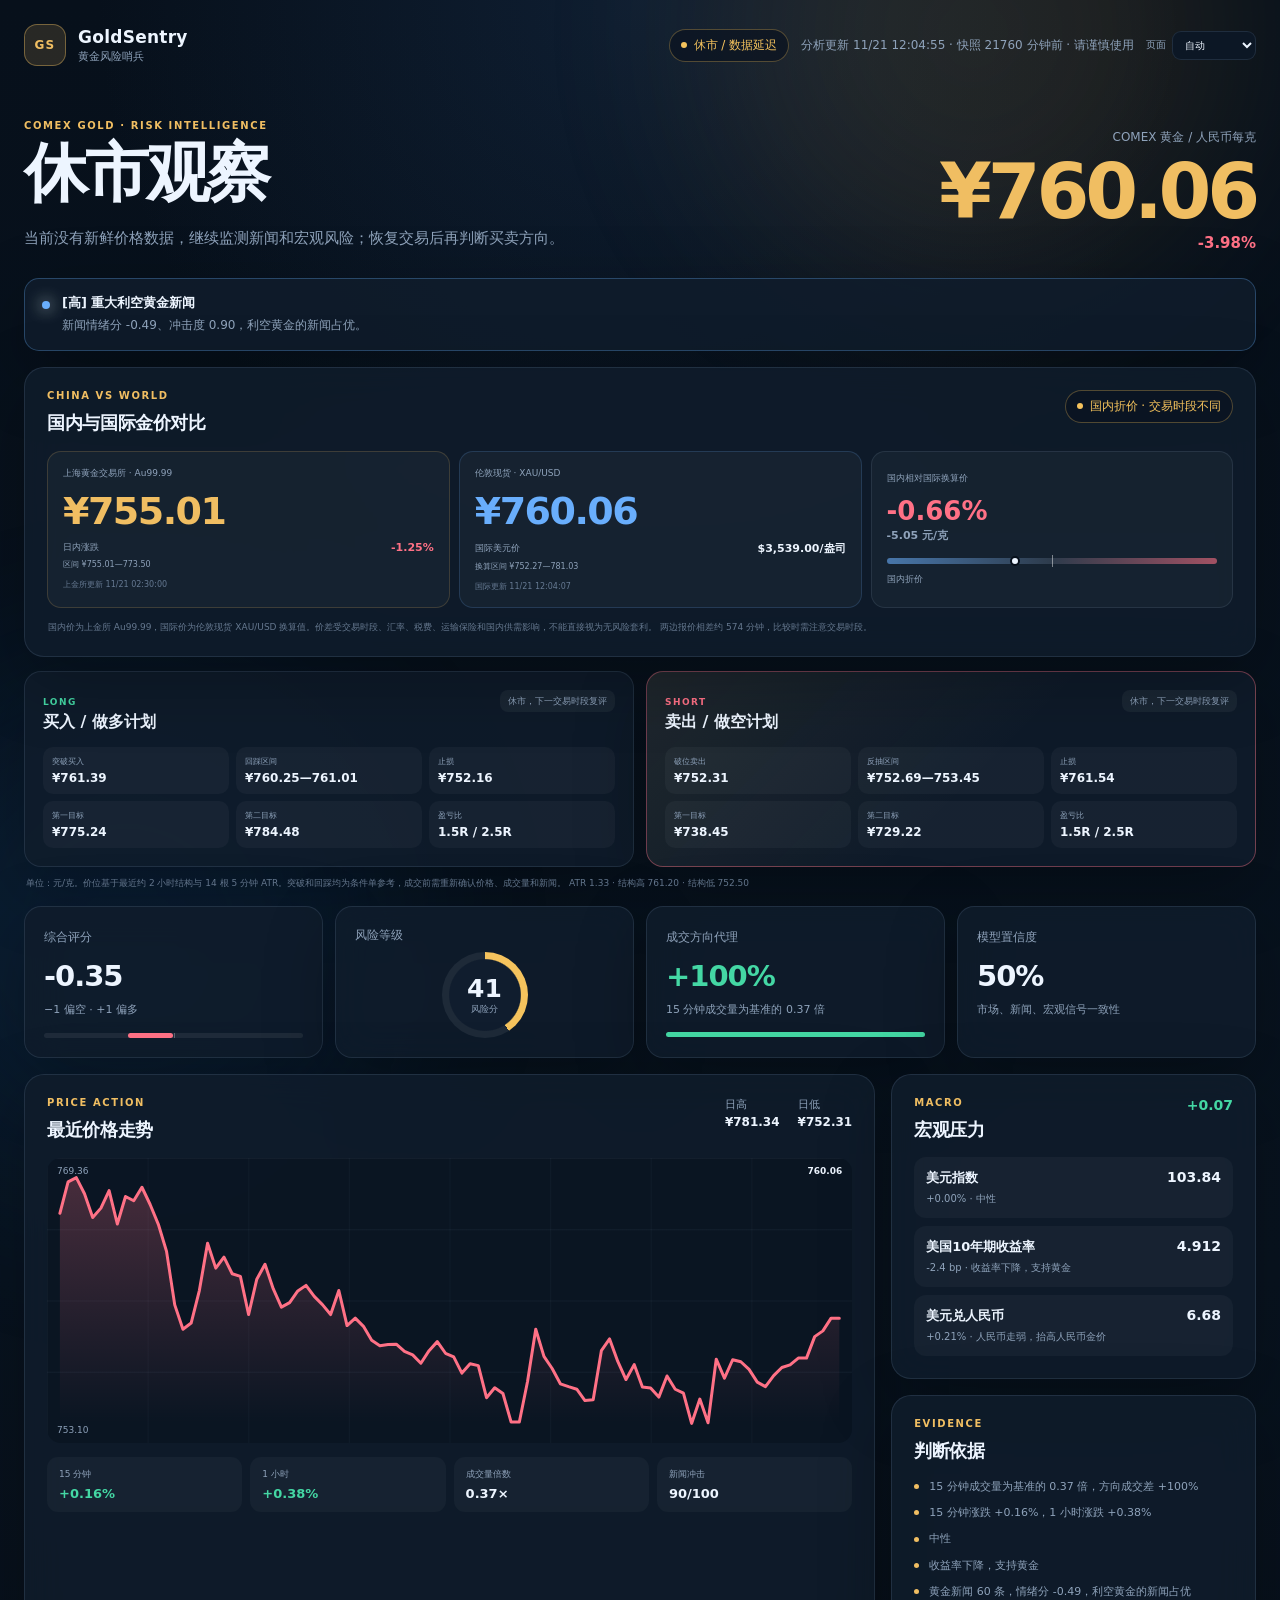
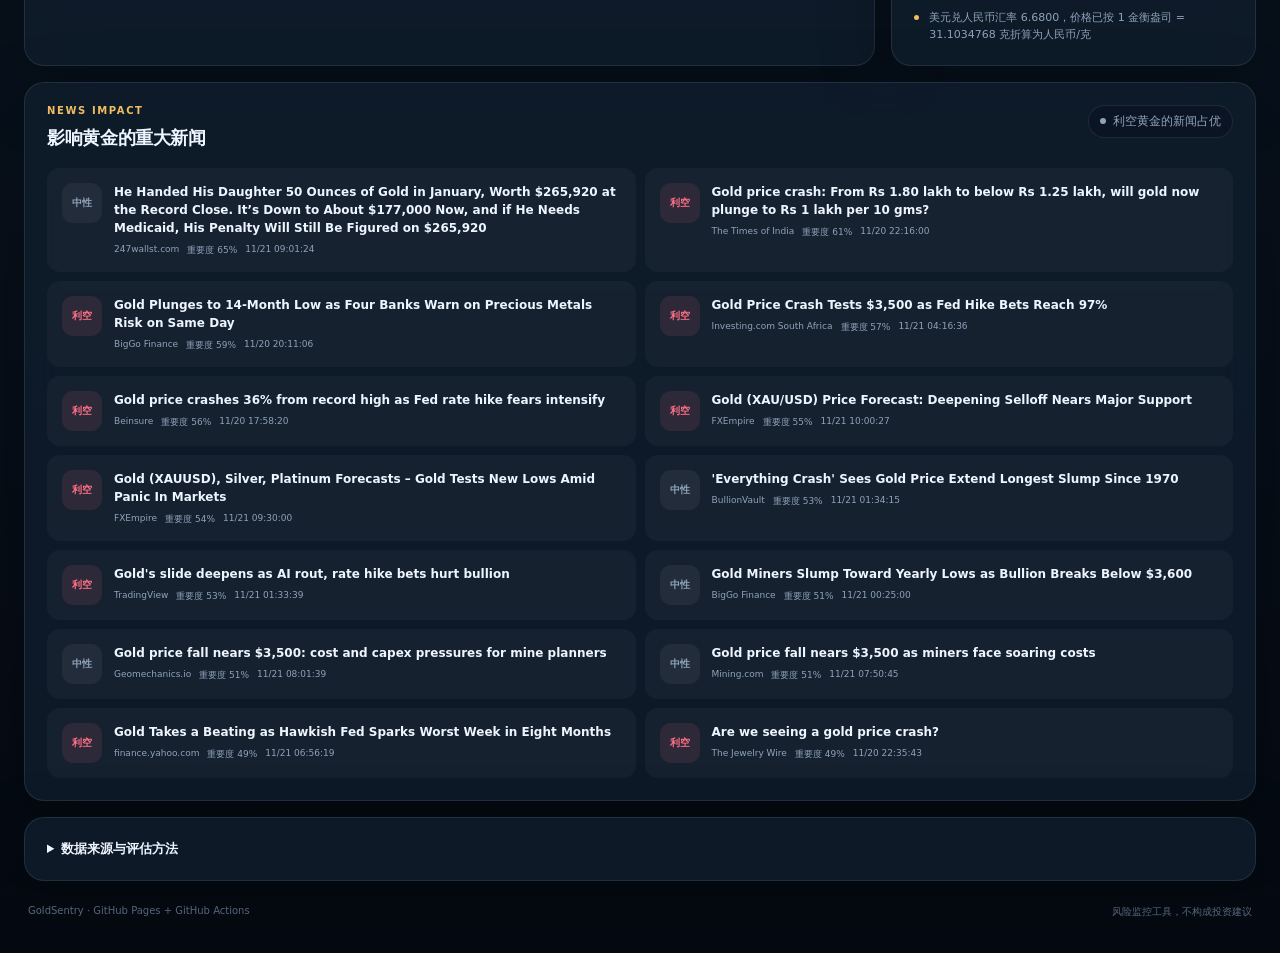
==== commit 8272ae0d: "Compare domestic and international gold prices" ====
--- a/site/index.html
+++ b/site/index.html
@@ -52,6 +52,51 @@
       <article class="alert skeleton">正在检查风险阈值…</article>
     </section>
 
+    <section id="comparison" class="panel comparison-panel">
+      <div class="panel-head">
+        <div>
+          <p class="eyebrow">CHINA VS WORLD</p>
+          <h2>国内与国际金价对比</h2>
+        </div>
+        <span id="comparison-status" class="pill">正在读取国内外价格</span>
+      </div>
+      <div class="comparison-grid">
+        <article class="comparison-price domestic-price">
+          <span class="comparison-label">上海黄金交易所 · Au99.99</span>
+          <strong id="domestic-price">--</strong>
+          <div class="comparison-change-row">
+            <span>日内涨跌</span>
+            <b id="domestic-change">--</b>
+          </div>
+          <small>区间 <span id="domestic-range">--</span></small>
+          <time id="domestic-time">更新时间 --</time>
+        </article>
+        <article class="comparison-price international-price">
+          <span class="comparison-label">伦敦现货 · XAU/USD</span>
+          <strong id="international-price-cny">--</strong>
+          <div class="comparison-change-row">
+            <span>国际美元价</span>
+            <b id="international-price-usd">--</b>
+          </div>
+          <small>换算区间 <span id="international-range">--</span></small>
+          <time id="international-time">更新时间 --</time>
+        </article>
+        <article class="comparison-spread">
+          <span class="comparison-label">国内相对国际换算价</span>
+          <strong id="spread-pct">--</strong>
+          <b id="spread-value">--</b>
+          <div class="spread-meter" aria-hidden="true">
+            <span class="spread-center"></span>
+            <i id="spread-marker"></i>
+          </div>
+          <small id="spread-label">等待价差</small>
+        </article>
+      </div>
+      <p id="comparison-note" class="comparison-note">
+        国际价格将按实时 USD/CNY 和 1 金衡盎司 = 31.1034768 克换算。
+      </p>
+    </section>
+
     <section id="plans" class="plans" aria-label="买卖价位计划">
       <article id="buy-plan" class="plan buy-plan">
         <div class="plan-head">
@@ -201,6 +246,7 @@
   </main>
   <nav class="mobile-nav" aria-label="手机页面导航">
     <a class="active" href="#overview">总览</a>
+    <a href="#comparison">对比</a>
     <a href="#plans">买卖点</a>
     <a href="#market">行情</a>
     <a href="#news">新闻</a>
--- a/site/styles.css
+++ b/site/styles.css
@@ -145,6 +145,7 @@
 }
 
 #overview,
+#comparison,
 #plans,
 #market,
 #news { scroll-margin-top: 24px; }
@@ -251,6 +252,118 @@
 .alert p { margin: 0; color: var(--muted); font-size: 12px; line-height: 1.55; }
 .alert.skeleton { color: var(--muted); font-size: 12px; }
 
+.comparison-panel {
+  margin-bottom: 14px;
+}
+
+.comparison-grid {
+  display: grid;
+  grid-template-columns: 1fr 1fr 0.9fr;
+  gap: 9px;
+  margin-top: 16px;
+}
+
+.comparison-price,
+.comparison-spread {
+  min-width: 0;
+  padding: 15px;
+  border: 1px solid transparent;
+  border-radius: 14px;
+  background: rgba(255, 255, 255, 0.035);
+}
+
+.domestic-price { border-color: rgba(240, 190, 98, 0.18); }
+.international-price { border-color: rgba(105, 174, 252, 0.18); }
+.comparison-spread { border-color: rgba(143, 163, 187, 0.14); }
+
+.comparison-label {
+  display: block;
+  color: var(--muted);
+  font-size: 9px;
+}
+
+.comparison-price > strong {
+  display: block;
+  margin: 9px 0 8px;
+  color: var(--gold);
+  font-size: clamp(25px, 3vw, 38px);
+  letter-spacing: -0.04em;
+}
+
+.international-price > strong { color: var(--blue); }
+
+.comparison-change-row {
+  display: flex;
+  align-items: center;
+  justify-content: space-between;
+  gap: 8px;
+  color: var(--muted);
+  font-size: 9px;
+}
+
+.comparison-change-row b { color: var(--text); font-size: 11px; }
+.comparison-price small { display: block; margin-top: 5px; color: var(--muted); font-size: 8px; }
+.comparison-price time { display: block; margin-top: 9px; color: #667a93; font-size: 8px; }
+
+.comparison-spread {
+  display: flex;
+  flex-direction: column;
+  justify-content: center;
+}
+
+.comparison-spread > strong {
+  display: block;
+  margin-top: 11px;
+  font-size: 26px;
+}
+
+.comparison-spread > b { margin-top: 2px; color: var(--muted); font-size: 11px; }
+
+.spread-meter {
+  position: relative;
+  height: 6px;
+  margin-top: 15px;
+  border-radius: 99px;
+  background: linear-gradient(90deg, rgba(105, 174, 252, 0.6), rgba(143, 163, 187, 0.2) 50%, rgba(255, 113, 134, 0.6));
+}
+
+.spread-center {
+  position: absolute;
+  top: -3px;
+  bottom: -3px;
+  left: 50%;
+  width: 1px;
+  background: rgba(255, 255, 255, 0.45);
+}
+
+.spread-meter i {
+  position: absolute;
+  top: 50%;
+  left: 50%;
+  width: 10px;
+  height: 10px;
+  border: 2px solid #07101b;
+  border-radius: 50%;
+  background: var(--text);
+  transform: translate(-50%, -50%);
+  transition: left 0.35s ease;
+}
+
+.comparison-spread small {
+  margin-top: 9px;
+  color: var(--muted);
+  font-size: 9px;
+}
+
+.comparison-note {
+  margin: 12px 1px 0;
+  color: #65788f;
+  font-size: 9px;
+  line-height: 1.6;
+}
+
+.comparison-panel.unavailable .comparison-grid { opacity: 0.55; }
+
 .plans {
   display: grid;
   grid-template-columns: 1fr 1fr;
@@ -681,6 +794,15 @@
   grid-template-columns: 1fr;
 }
 
+html[data-layout="mobile"] .comparison-grid {
+  grid-template-columns: repeat(2, minmax(0, 1fr));
+}
+
+html[data-layout="mobile"] .comparison-spread { grid-column: 1 / -1; }
+html[data-layout="mobile"] .comparison-price { padding: 13px; }
+html[data-layout="mobile"] .comparison-price > strong { font-size: 26px; }
+html[data-layout="mobile"] .comparison-spread > strong { font-size: 23px; }
+
 html[data-layout="mobile"] .alert {
   padding: 13px 14px;
 }
@@ -725,6 +847,7 @@
 html[data-layout="mobile"] .news-item h3 { font-size: 11px; }
 html[data-layout="mobile"] .news-meta { gap: 5px; font-size: 8px; }
 html[data-layout="mobile"] #overview,
+html[data-layout="mobile"] #comparison,
 html[data-layout="mobile"] #plans,
 html[data-layout="mobile"] #market,
 html[data-layout="mobile"] #news { scroll-margin-top: 88px; }
@@ -742,7 +865,7 @@
   left: 12px;
   z-index: 40;
   display: grid;
-  grid-template-columns: repeat(4, 1fr);
+  grid-template-columns: repeat(5, 1fr);
   max-width: 596px;
   margin: auto;
   padding: 6px;
@@ -759,7 +882,7 @@
   place-items: center;
   border-radius: 13px;
   color: var(--muted);
-  font-size: 11px;
+  font-size: 10px;
   font-weight: 700;
   text-decoration: none;
 }
@@ -784,6 +907,8 @@
   .topbar { align-items: flex-start; margin-bottom: 36px; }
   .top-status { align-items: flex-end; flex-direction: column; }
   .metrics, .method-grid, .plans { grid-template-columns: 1fr 1fr; }
+  .comparison-grid { grid-template-columns: 1fr 1fr; }
+  .comparison-spread { grid-column: 1 / -1; }
   .method-grid { grid-template-columns: 1fr; }
   .panel { padding: 17px; }
   .range { display: none; }
@@ -791,7 +916,8 @@
 }
 
 @media (max-width: 380px) {
-  .plans, .metrics { grid-template-columns: 1fr !important; }
+  .plans, .metrics, .comparison-grid { grid-template-columns: 1fr !important; }
+  .comparison-spread { grid-column: auto; }
 }
 
 @media (prefers-reduced-motion: reduce) {
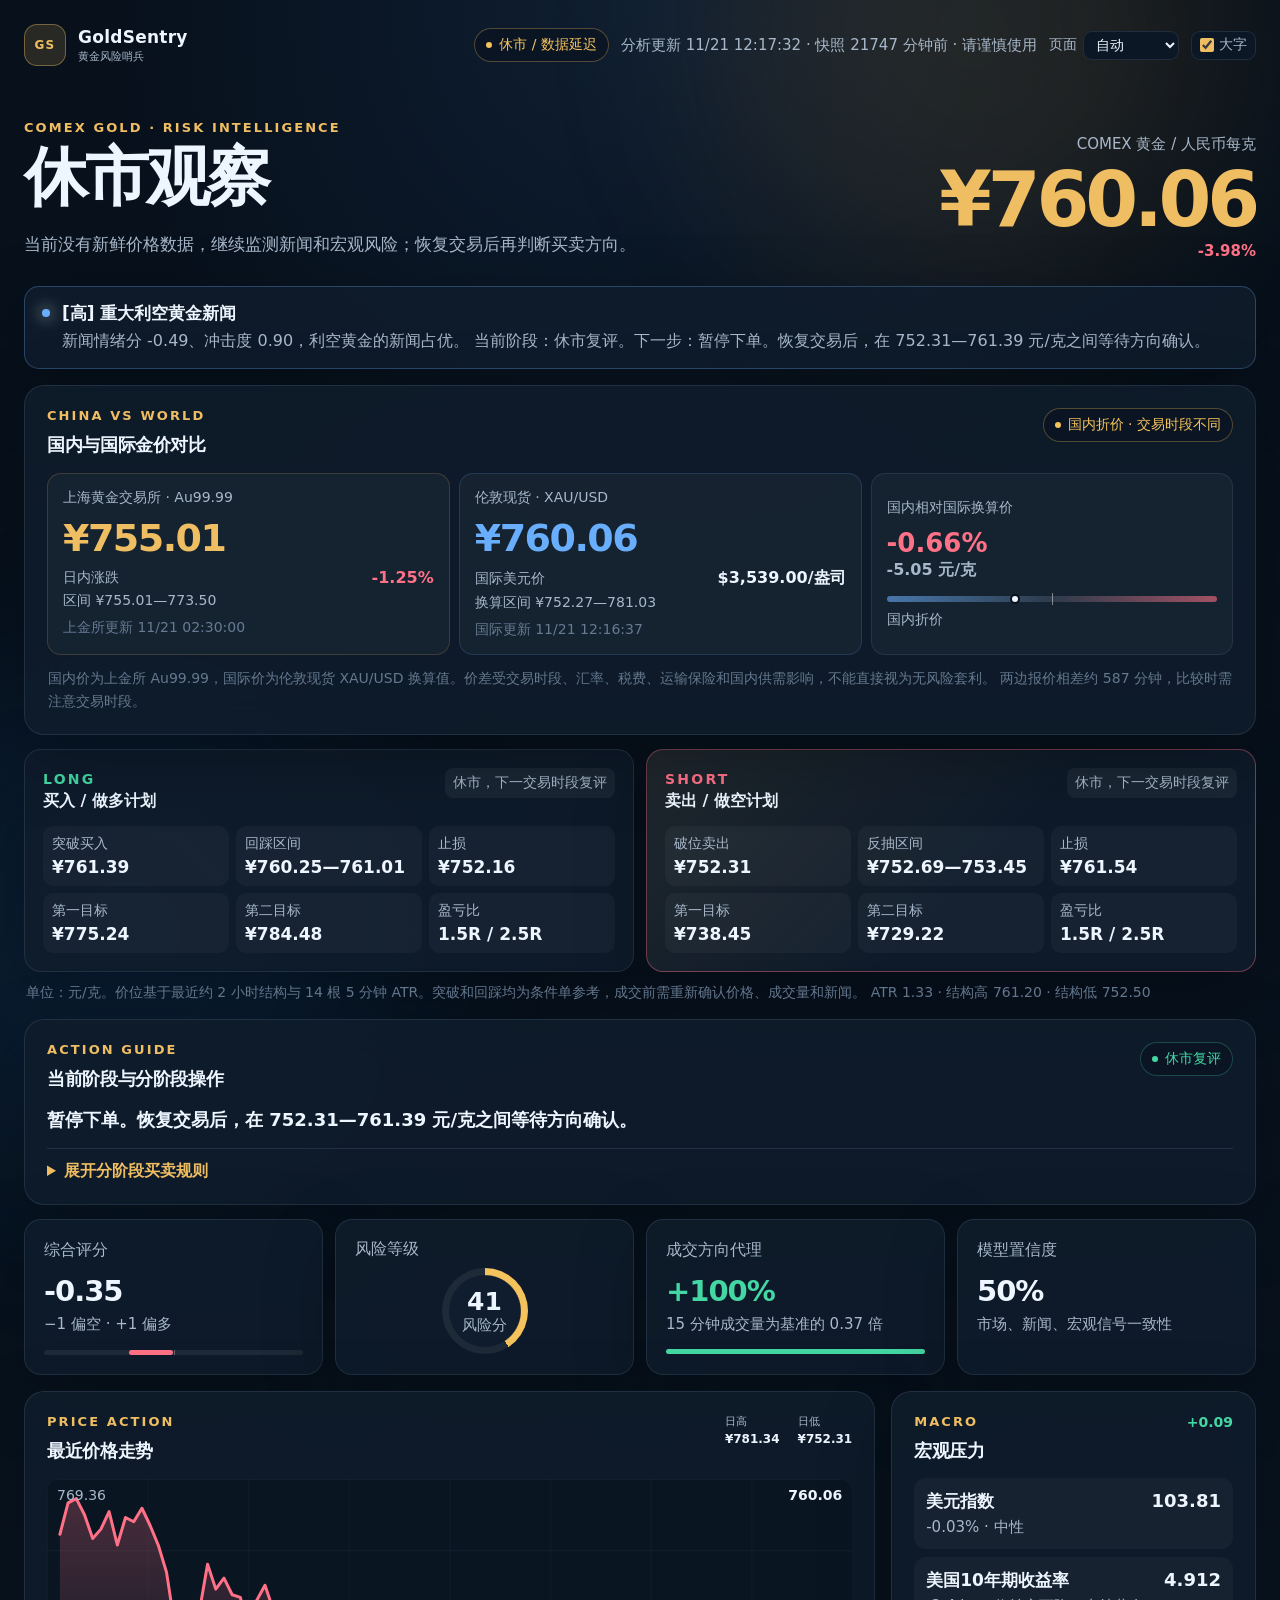
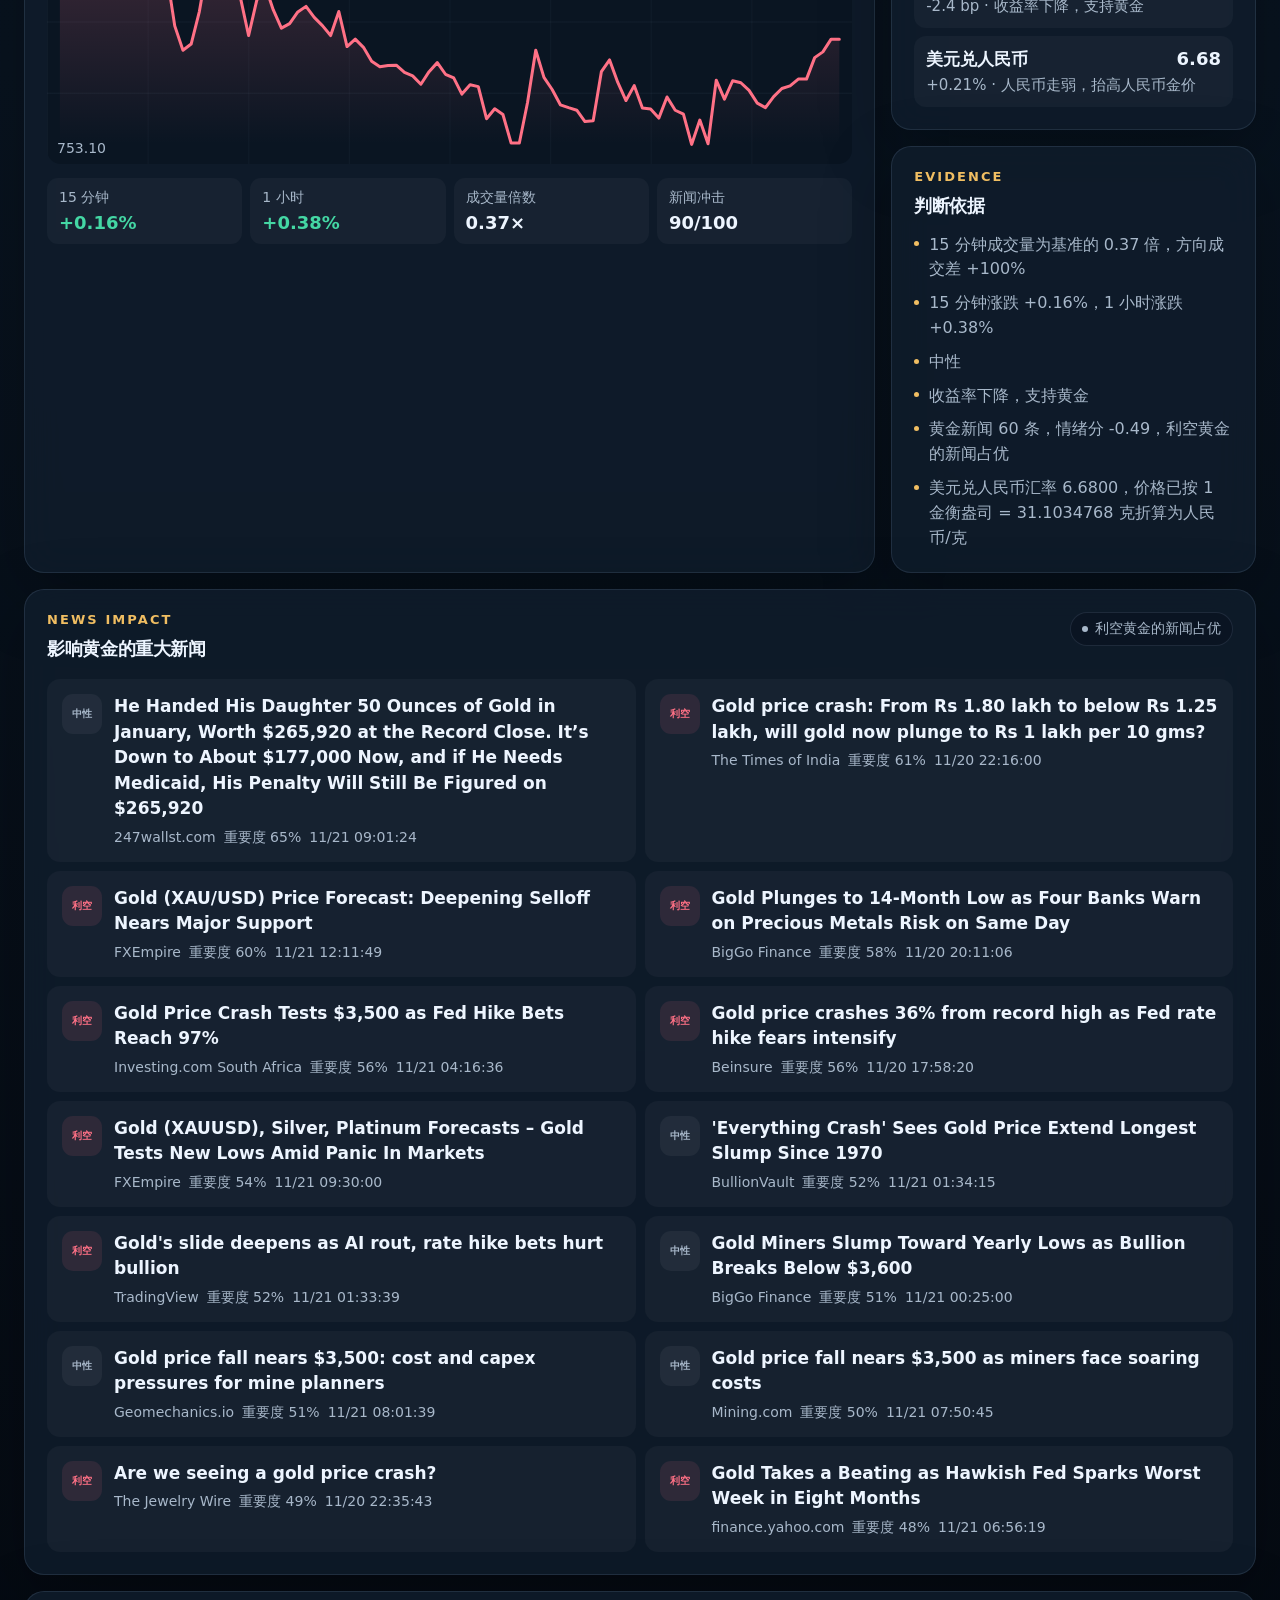
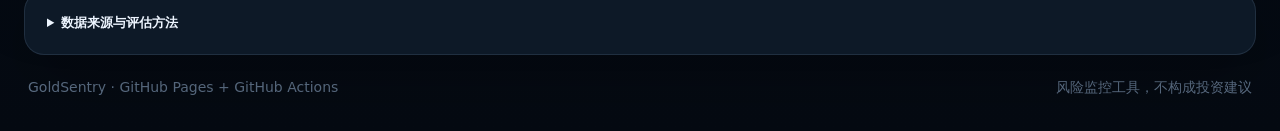
==== commit 9c9e5343: "Add staged guidance and accessible large text" ====
--- a/site/index.html
+++ b/site/index.html
@@ -30,7 +30,11 @@
             <option value="auto">自动</option>
             <option value="mobile">手机版</option>
             <option value="desktop">电脑版</option>
-          </select>
+            </select>
+        </label>
+        <label class="text-size-switch">
+          <input id="large-text" type="checkbox" checked>
+          <span>大字</span>
         </label>
       </div>
     </header>
@@ -134,6 +138,23 @@
       </article>
     </section>
     <p id="level-note" class="level-note">单位：元/克。价位按最近约 2 小时结构和 5 分钟 ATR 计算。</p>
+
+    <section id="guidance" class="panel guidance-panel">
+      <div class="panel-head">
+        <div>
+          <p class="eyebrow">ACTION GUIDE</p>
+          <h2>当前阶段与分阶段操作</h2>
+        </div>
+        <span id="guidance-stage" class="pill">等待分析</span>
+      </div>
+      <p id="guidance-summary" class="guidance-summary">正在生成当前操作提示。</p>
+      <details class="guidance-details">
+        <summary>展开分阶段买卖规则</summary>
+        <ol id="guidance-steps" class="guidance-steps">
+          <li>等待价格、新闻和风控数据。</li>
+        </ol>
+      </details>
+    </section>
 
     <section class="metrics" aria-label="关键指标">
       <article class="card">
@@ -225,6 +246,7 @@
       <div id="news-list" class="news-list">
         <div class="empty">等待新闻数据</div>
       </div>
+      <button id="news-toggle" class="news-toggle" type="button" hidden>展开更多新闻</button>
     </section>
 
     <details class="method panel">
--- a/site/styles.css
+++ b/site/styles.css
@@ -5,7 +5,7 @@
   --panel-strong: #132238;
   --line: rgba(151, 177, 210, 0.14);
   --text: #edf5ff;
-  --muted: #8fa3bb;
+  --muted: #a8b8ca;
   --gold: #f0be62;
   --gold-soft: rgba(240, 190, 98, 0.14);
   --green: #44d7a4;
@@ -29,6 +29,7 @@
     linear-gradient(180deg, #07101b 0%, #08131f 50%, #050a12 100%);
   color: var(--text);
   font-family: Inter, "Microsoft YaHei UI", "PingFang SC", system-ui, sans-serif;
+  font-size: 16px;
 }
 
 a { color: inherit; }
@@ -144,9 +145,31 @@
   box-shadow: 0 0 0 2px rgba(240, 190, 98, 0.12);
 }
 
+.text-size-switch {
+  display: inline-flex;
+  align-items: center;
+  gap: 5px;
+  min-height: 29px;
+  padding: 0 8px;
+  border: 1px solid var(--line);
+  border-radius: 9px;
+  background: #0c1725;
+  color: var(--muted);
+  font-size: 11px;
+  cursor: pointer;
+}
+
+.text-size-switch input {
+  width: 14px;
+  height: 14px;
+  margin: 0;
+  accent-color: var(--gold);
+}
+
 #overview,
 #comparison,
 #plans,
+#guidance,
 #market,
 #news { scroll-margin-top: 24px; }
 
@@ -364,6 +387,48 @@
 
 .comparison-panel.unavailable .comparison-grid { opacity: 0.55; }
 
+.guidance-panel {
+  margin-bottom: 14px;
+}
+
+.guidance-summary {
+  margin: 14px 0 0;
+  color: var(--text);
+  font-size: 15px;
+  font-weight: 700;
+  line-height: 1.7;
+}
+
+.guidance-details {
+  margin-top: 12px;
+  border-top: 1px solid var(--line);
+  padding-top: 12px;
+}
+
+.guidance-details summary {
+  width: fit-content;
+  color: var(--gold);
+  font-size: 13px;
+  font-weight: 700;
+  cursor: pointer;
+}
+
+.guidance-steps {
+  display: grid;
+  gap: 10px;
+  margin: 13px 0 0;
+  padding-left: 24px;
+}
+
+.guidance-steps li {
+  padding-left: 5px;
+  color: var(--muted);
+  font-size: 13px;
+  line-height: 1.65;
+}
+
+.guidance-steps b { color: var(--text); }
+
 .plans {
   display: grid;
   grid-template-columns: 1fr 1fr;
@@ -692,6 +757,24 @@
 .news-item h3 { margin: 0; font-size: 12px; line-height: 1.5; }
 .news-meta { display: flex; gap: 8px; margin-top: 7px; color: var(--muted); font-size: 9px; flex-wrap: wrap; }
 
+.news-toggle {
+  display: block;
+  width: 100%;
+  min-height: 46px;
+  margin-top: 12px;
+  border: 1px solid var(--line);
+  border-radius: 12px;
+  background: rgba(255, 255, 255, 0.045);
+  color: var(--text);
+  font: inherit;
+  font-size: 14px;
+  font-weight: 700;
+  cursor: pointer;
+}
+
+.news-toggle:hover { border-color: rgba(240, 190, 98, 0.4); }
+.news-toggle[hidden] { display: none; }
+
 .method { margin-top: 16px; }
 .method summary { cursor: pointer; color: var(--text); font-size: 13px; font-weight: 700; }
 .method-grid { display: grid; grid-template-columns: 1fr 1fr; gap: 16px; margin-top: 18px; }
@@ -757,7 +840,8 @@
 }
 
 html[data-layout="mobile"] .view-switch > span { display: none; }
-html[data-layout="mobile"] .view-switch select { height: 25px; font-size: 9px; }
+html[data-layout="mobile"] .view-switch select { height: 28px; font-size: 11px; }
+html[data-layout="mobile"] .text-size-switch { min-height: 27px; font-size: 10px; }
 
 html[data-layout="mobile"] .hero {
   grid-template-columns: 1fr;
@@ -802,6 +886,9 @@
 html[data-layout="mobile"] .comparison-price { padding: 13px; }
 html[data-layout="mobile"] .comparison-price > strong { font-size: 26px; }
 html[data-layout="mobile"] .comparison-spread > strong { font-size: 23px; }
+html[data-layout="mobile"] .guidance-summary { font-size: 14px; }
+html[data-layout="mobile"] .guidance-details summary { font-size: 12px; }
+html[data-layout="mobile"] .guidance-steps li { font-size: 12px; }
 
 html[data-layout="mobile"] .alert {
   padding: 13px 14px;
@@ -849,6 +936,7 @@
 html[data-layout="mobile"] #overview,
 html[data-layout="mobile"] #comparison,
 html[data-layout="mobile"] #plans,
+html[data-layout="mobile"] #guidance,
 html[data-layout="mobile"] #market,
 html[data-layout="mobile"] #news { scroll-margin-top: 88px; }
 
@@ -930,3 +1018,66 @@
     transition: none;
   }
 }
+
+html[data-readable="large"] body { font-size: 17px; }
+html[data-readable="large"] .muted { font-size: 15px; }
+html[data-readable="large"] .pill { font-size: 14px; }
+html[data-readable="large"] .view-switch,
+html[data-readable="large"] .text-size-switch { font-size: 14px; }
+html[data-readable="large"] .eyebrow { font-size: 13px; }
+html[data-readable="large"] .hero-copy { font-size: 17px; }
+html[data-readable="large"] .alert strong { font-size: 17px; }
+html[data-readable="large"] .alert p { font-size: 16px; }
+html[data-readable="large"] .comparison-label { font-size: 14px; }
+html[data-readable="large"] .comparison-change-row { font-size: 14px; }
+html[data-readable="large"] .comparison-change-row b { font-size: 16px; }
+html[data-readable="large"] .comparison-price small,
+html[data-readable="large"] .comparison-price time,
+html[data-readable="large"] .comparison-spread small { font-size: 14px; }
+html[data-readable="large"] .comparison-spread > b { font-size: 16px; }
+html[data-readable="large"] .comparison-note { font-size: 14px; }
+html[data-readable="large"] .plan-side { font-size: 14px; }
+html[data-readable="large"] .plan-status { font-size: 14px; }
+html[data-readable="large"] .plan-levels span { font-size: 14px; }
+html[data-readable="large"] .plan-levels strong { font-size: 17px; }
+html[data-readable="large"] .level-note { font-size: 14px; }
+html[data-readable="large"] .guidance-summary { font-size: 18px; }
+html[data-readable="large"] .guidance-details summary { font-size: 16px; }
+html[data-readable="large"] .guidance-steps li { font-size: 16px; }
+html[data-readable="large"] .card .label { font-size: 16px; }
+html[data-readable="large"] .card small { font-size: 15px; }
+html[data-readable="large"] .return-grid span { font-size: 14px; }
+html[data-readable="large"] .return-grid strong { font-size: 18px; }
+html[data-readable="large"] .macro-item strong { font-size: 17px; }
+html[data-readable="large"] .macro-item b { font-size: 18px; }
+html[data-readable="large"] .macro-item small { font-size: 15px; }
+html[data-readable="large"] .reasons li { font-size: 16px; }
+html[data-readable="large"] .news-item h3 { font-size: 17px; }
+html[data-readable="large"] .news-meta { font-size: 14px; }
+html[data-readable="large"] .method p { font-size: 16px; }
+html[data-readable="large"] .sources,
+html[data-readable="large"] footer { font-size: 14px; }
+html[data-readable="large"] .chart-max,
+html[data-readable="large"] .chart-min,
+html[data-readable="large"] .chart-last { font-size: 14px; }
+
+html[data-readable="large"][data-layout="mobile"] .top-status .pill {
+  font-size: 12px;
+}
+
+html[data-readable="large"][data-layout="mobile"] #last-updated {
+  max-width: 170px;
+  font-size: 13px;
+}
+
+html[data-readable="large"][data-layout="mobile"] .brand strong { font-size: 16px; }
+html[data-readable="large"][data-layout="mobile"] .brand small { font-size: 12px; }
+html[data-readable="large"][data-layout="mobile"] .view-switch select,
+html[data-readable="large"][data-layout="mobile"] .text-size-switch {
+  font-size: 13px;
+}
+
+html[data-readable="large"][data-layout="mobile"] .mobile-nav a {
+  min-height: 52px;
+  font-size: 13px;
+}
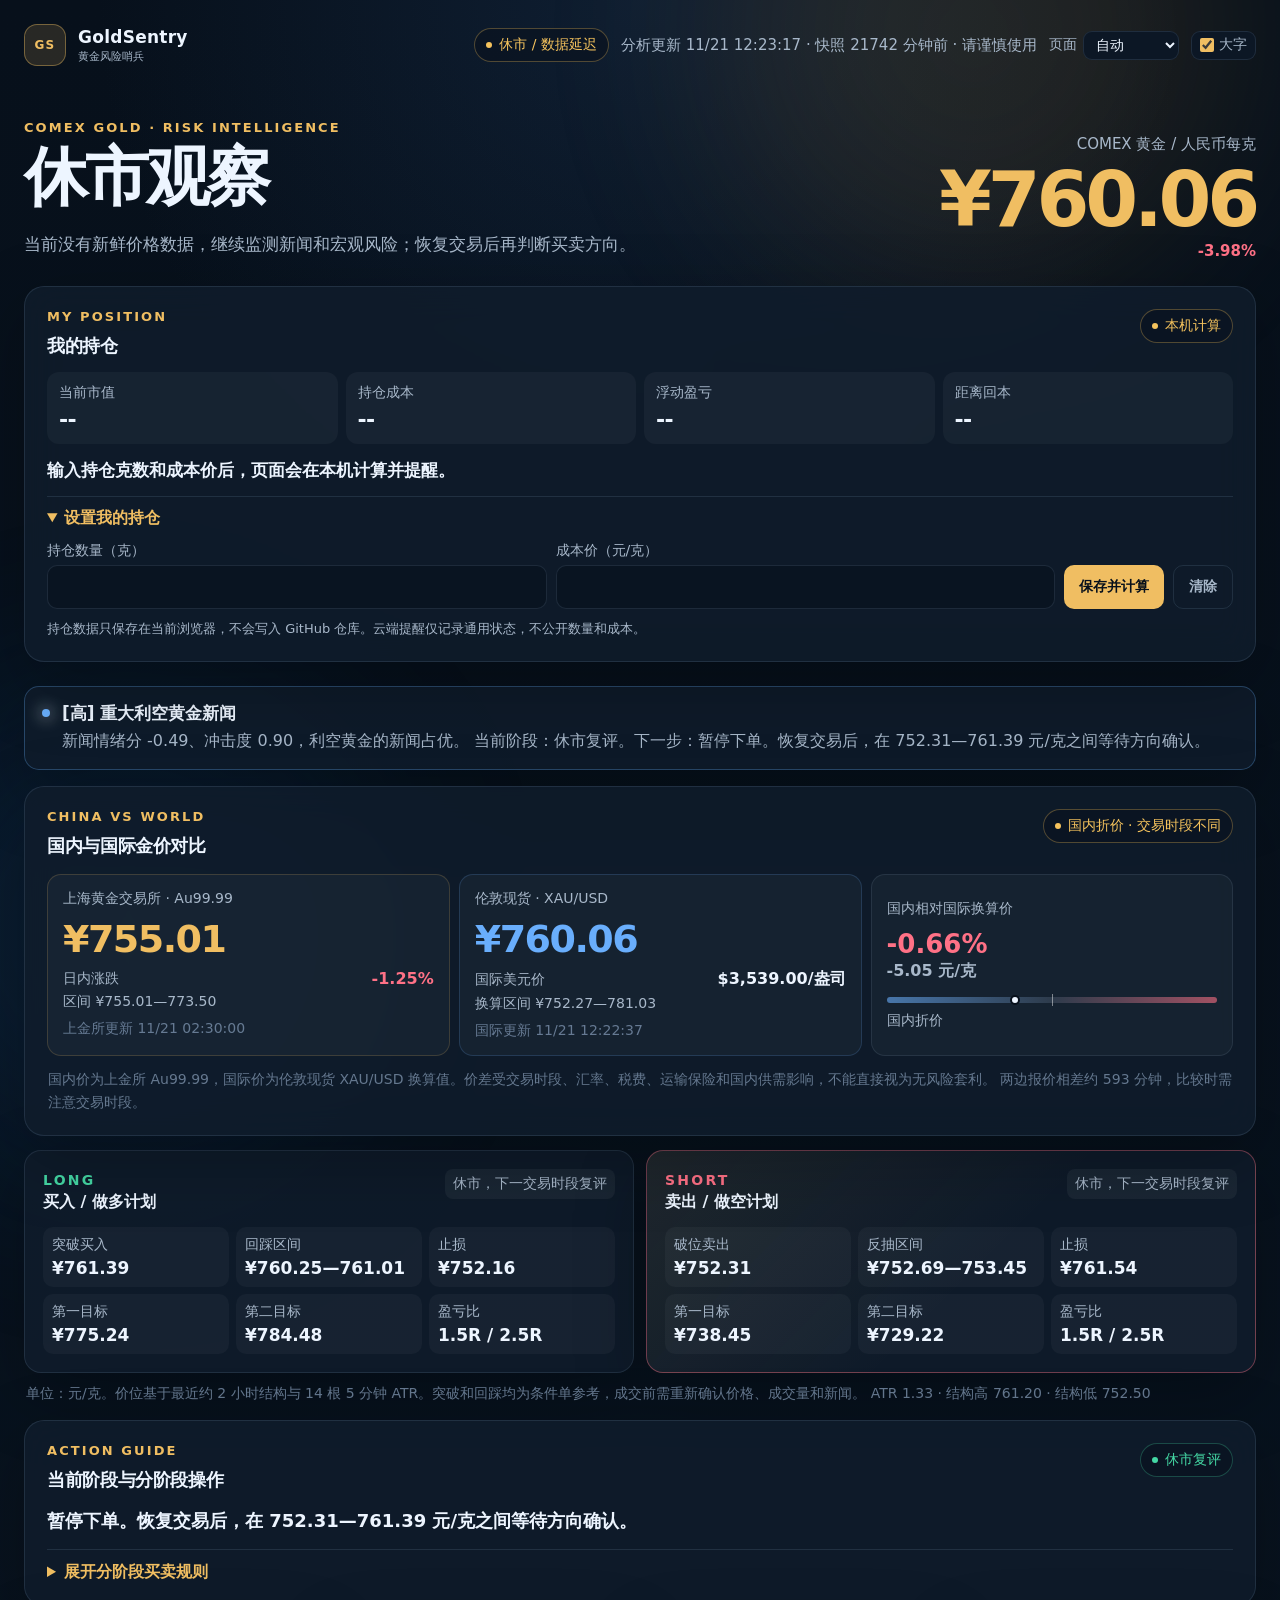
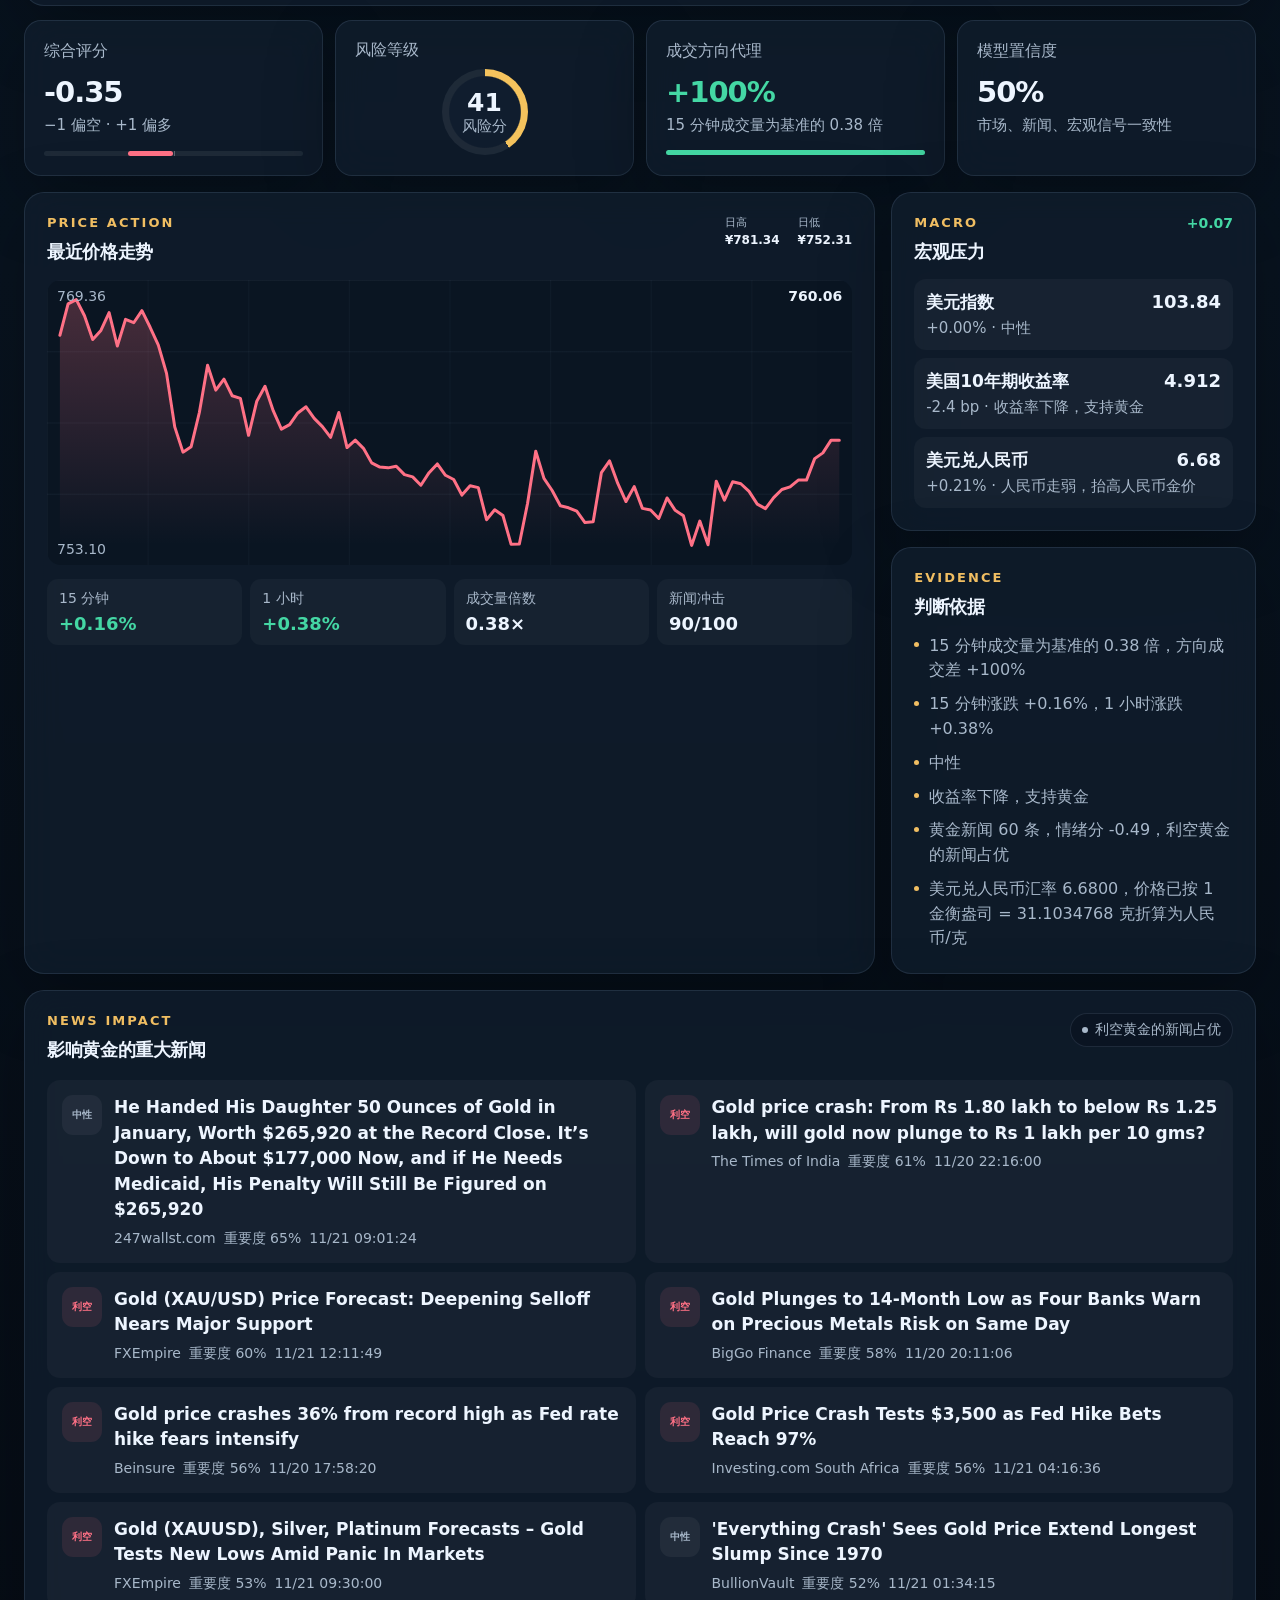
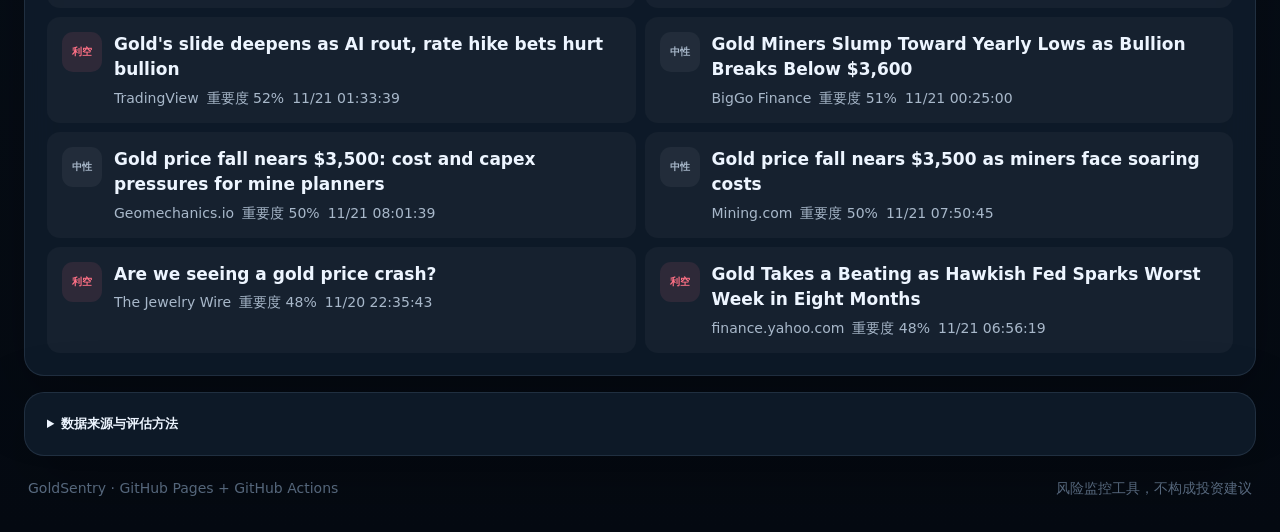
==== commit a089bd02: "Add private portfolio tracking and alerts" ====
--- a/site/index.html
+++ b/site/index.html
@@ -52,6 +52,39 @@
       </div>
     </section>
 
+    <section id="portfolio" class="panel personal-panel">
+      <div class="panel-head">
+        <div>
+          <p class="eyebrow">MY POSITION</p>
+          <h2>我的持仓</h2>
+        </div>
+        <span id="portfolio-cloud-status" class="pill">本机计算</span>
+      </div>
+      <div class="portfolio-grid">
+        <div><span>当前市值</span><strong id="portfolio-value">--</strong></div>
+        <div><span>持仓成本</span><strong id="portfolio-cost">--</strong></div>
+        <div><span>浮动盈亏</span><strong id="portfolio-pnl">--</strong></div>
+        <div><span>距离回本</span><strong id="portfolio-breakeven">--</strong></div>
+      </div>
+      <p id="portfolio-action" class="portfolio-action">
+        输入持仓克数和成本价后，页面会在本机浏览器计算并提醒。
+      </p>
+      <details id="portfolio-editor" class="portfolio-editor" open>
+        <summary>设置我的持仓</summary>
+        <form id="portfolio-form" class="portfolio-form">
+          <label>持仓数量（克）
+            <input id="portfolio-quantity" type="number" min="0.01" step="0.01" inputmode="decimal">
+          </label>
+          <label>成本价（元/克）
+            <input id="portfolio-cost-input" type="number" min="0.01" step="0.01" inputmode="decimal">
+          </label>
+          <button type="submit">保存并计算</button>
+          <button id="portfolio-clear" type="button" class="secondary">清除</button>
+        </form>
+        <small class="privacy-note">持仓数据只保存在当前浏览器，不会写入 GitHub 仓库。云端提醒仅记录通用状态，不公开数量和成本。</small>
+      </details>
+    </section>
+
     <section id="alerts" class="alerts" aria-live="polite">
       <article class="alert skeleton">正在检查风险阈值…</article>
     </section>
--- a/site/styles.css
+++ b/site/styles.css
@@ -167,6 +167,7 @@
 }
 
 #overview,
+#portfolio,
 #comparison,
 #plans,
 #guidance,
@@ -386,6 +387,118 @@
 }
 
 .comparison-panel.unavailable .comparison-grid { opacity: 0.55; }
+
+.personal-panel {
+  margin-bottom: 14px;
+  border-color: rgba(240, 190, 98, 0.2);
+}
+
+.portfolio-grid {
+  display: grid;
+  grid-template-columns: repeat(4, minmax(0, 1fr));
+  gap: 8px;
+  margin-top: 14px;
+}
+
+.portfolio-grid div {
+  padding: 12px;
+  border-radius: 12px;
+  background: rgba(255, 255, 255, 0.04);
+}
+
+.portfolio-grid span {
+  display: block;
+  color: var(--muted);
+  font-size: 11px;
+}
+
+.portfolio-grid strong {
+  display: block;
+  margin-top: 5px;
+  font-size: 19px;
+  letter-spacing: -0.025em;
+}
+
+.portfolio-action {
+  margin: 12px 0 0;
+  color: var(--text);
+  font-size: 14px;
+  font-weight: 700;
+  line-height: 1.65;
+}
+
+.portfolio-editor {
+  margin-top: 12px;
+  border-top: 1px solid var(--line);
+  padding-top: 11px;
+}
+
+.portfolio-editor summary {
+  width: fit-content;
+  color: var(--gold);
+  font-size: 13px;
+  font-weight: 700;
+  cursor: pointer;
+}
+
+.portfolio-form {
+  display: grid;
+  grid-template-columns: 1fr 1fr auto auto;
+  align-items: end;
+  gap: 9px;
+  margin-top: 13px;
+}
+
+.portfolio-form label {
+  display: grid;
+  gap: 5px;
+  color: var(--muted);
+  font-size: 12px;
+}
+
+.portfolio-form input {
+  min-height: 44px;
+  padding: 8px 10px;
+  border: 1px solid var(--line);
+  border-radius: 10px;
+  outline: 0;
+  background: #091421;
+  color: var(--text);
+  font: inherit;
+  font-size: 16px;
+}
+
+.portfolio-form input:focus {
+  border-color: rgba(240, 190, 98, 0.55);
+  box-shadow: 0 0 0 2px rgba(240, 190, 98, 0.1);
+}
+
+.portfolio-form button {
+  min-height: 44px;
+  padding: 0 15px;
+  border: 0;
+  border-radius: 10px;
+  background: var(--gold);
+  color: #07101b;
+  font: inherit;
+  font-size: 14px;
+  font-weight: 800;
+  cursor: pointer;
+}
+
+.portfolio-form button.secondary {
+  border: 1px solid var(--line);
+  background: transparent;
+  color: var(--muted);
+}
+
+.privacy-note {
+  display: block;
+  margin-top: 10px;
+  color: var(--muted);
+  font-size: 11px;
+  line-height: 1.6;
+}
 
 .guidance-panel {
   margin-bottom: 14px;
@@ -889,6 +1002,9 @@
 html[data-layout="mobile"] .guidance-summary { font-size: 14px; }
 html[data-layout="mobile"] .guidance-details summary { font-size: 12px; }
 html[data-layout="mobile"] .guidance-steps li { font-size: 12px; }
+html[data-layout="mobile"] .portfolio-grid { grid-template-columns: 1fr 1fr; }
+html[data-layout="mobile"] .portfolio-form { grid-template-columns: 1fr 1fr; }
+html[data-layout="mobile"] .portfolio-form button { width: 100%; }
 
 html[data-layout="mobile"] .alert {
   padding: 13px 14px;
@@ -934,6 +1050,7 @@
 html[data-layout="mobile"] .news-item h3 { font-size: 11px; }
 html[data-layout="mobile"] .news-meta { gap: 5px; font-size: 8px; }
 html[data-layout="mobile"] #overview,
+html[data-layout="mobile"] #portfolio,
 html[data-layout="mobile"] #comparison,
 html[data-layout="mobile"] #plans,
 html[data-layout="mobile"] #guidance,
@@ -997,6 +1114,8 @@
   .metrics, .method-grid, .plans { grid-template-columns: 1fr 1fr; }
   .comparison-grid { grid-template-columns: 1fr 1fr; }
   .comparison-spread { grid-column: 1 / -1; }
+  .portfolio-grid { grid-template-columns: 1fr 1fr; }
+  .portfolio-form { grid-template-columns: 1fr 1fr; }
   .method-grid { grid-template-columns: 1fr; }
   .panel { padding: 17px; }
   .range { display: none; }
@@ -1036,6 +1155,12 @@
 html[data-readable="large"] .comparison-spread small { font-size: 14px; }
 html[data-readable="large"] .comparison-spread > b { font-size: 16px; }
 html[data-readable="large"] .comparison-note { font-size: 14px; }
+html[data-readable="large"] .portfolio-grid span { font-size: 14px; }
+html[data-readable="large"] .portfolio-grid strong { font-size: 22px; }
+html[data-readable="large"] .portfolio-action { font-size: 17px; }
+html[data-readable="large"] .portfolio-editor summary { font-size: 16px; }
+html[data-readable="large"] .portfolio-form label { font-size: 14px; }
+html[data-readable="large"] .privacy-note { font-size: 13px; }
 html[data-readable="large"] .plan-side { font-size: 14px; }
 html[data-readable="large"] .plan-status { font-size: 14px; }
 html[data-readable="large"] .plan-levels span { font-size: 14px; }
